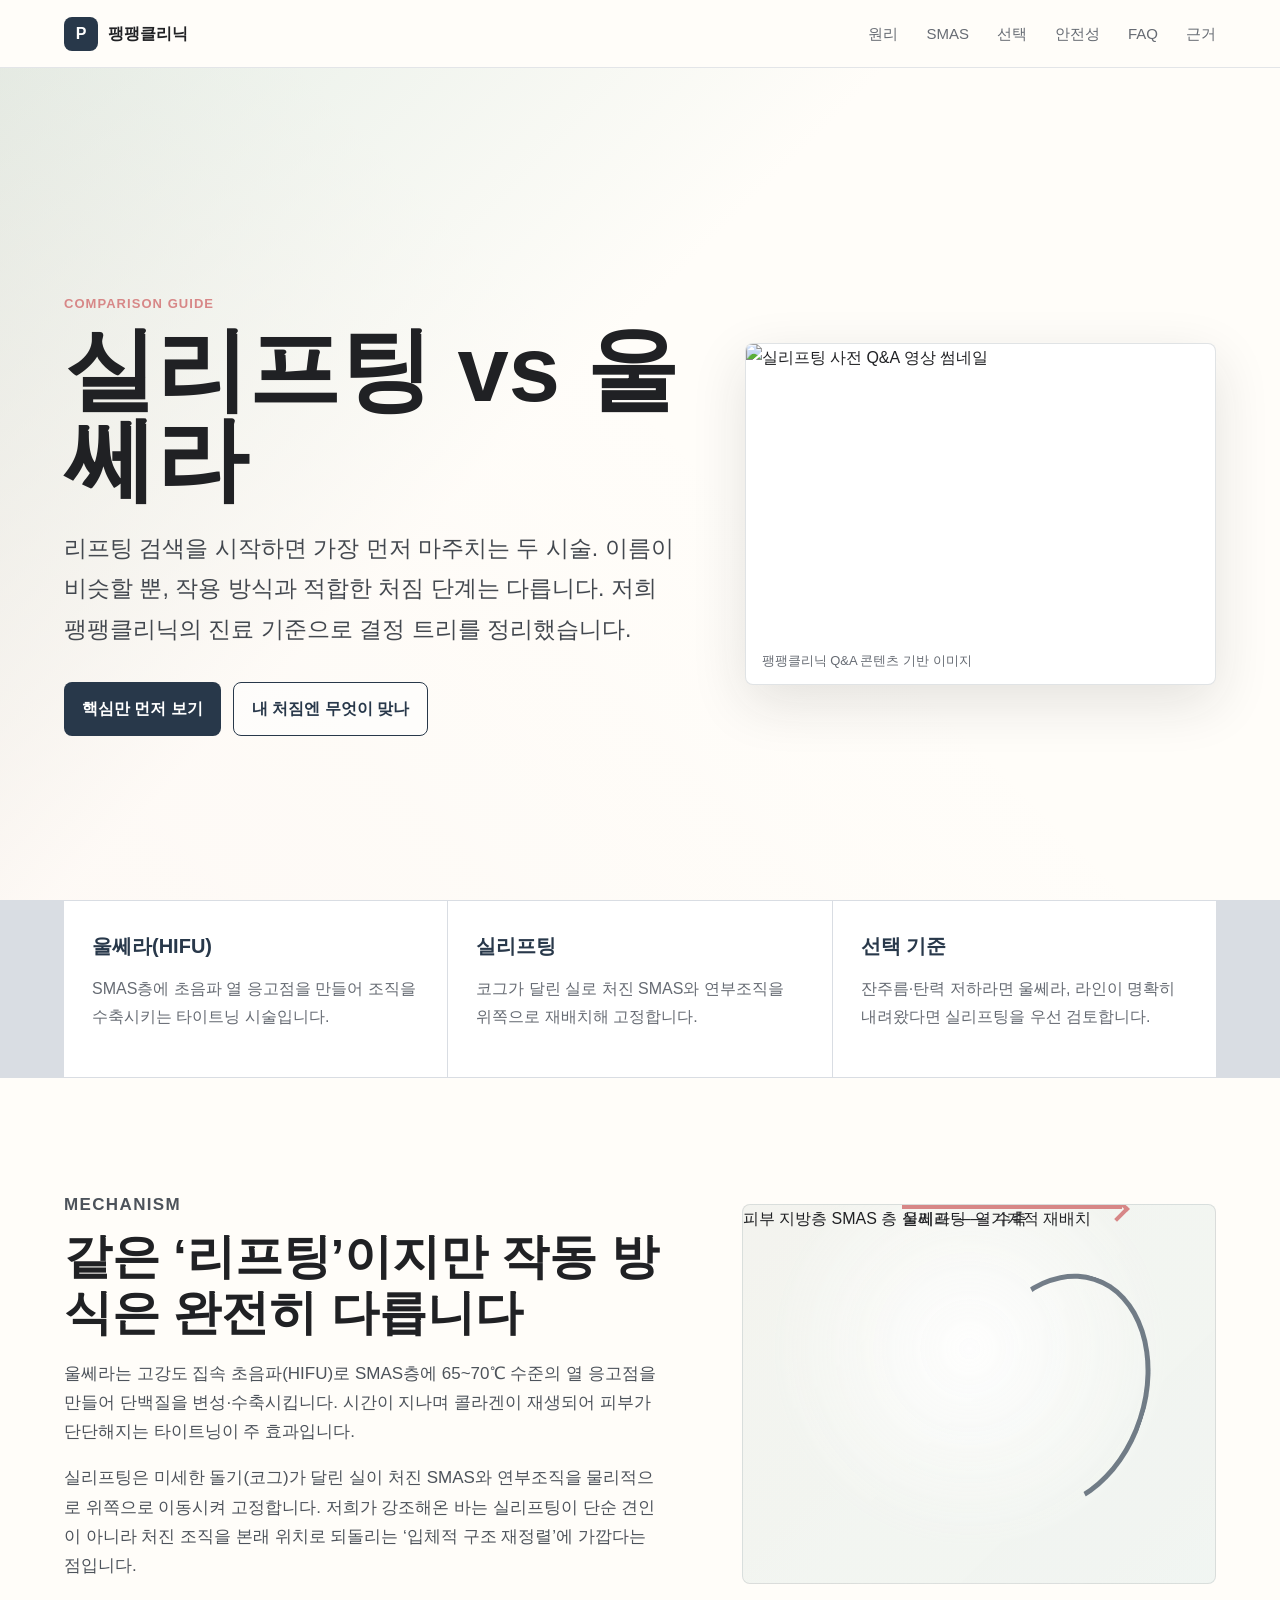
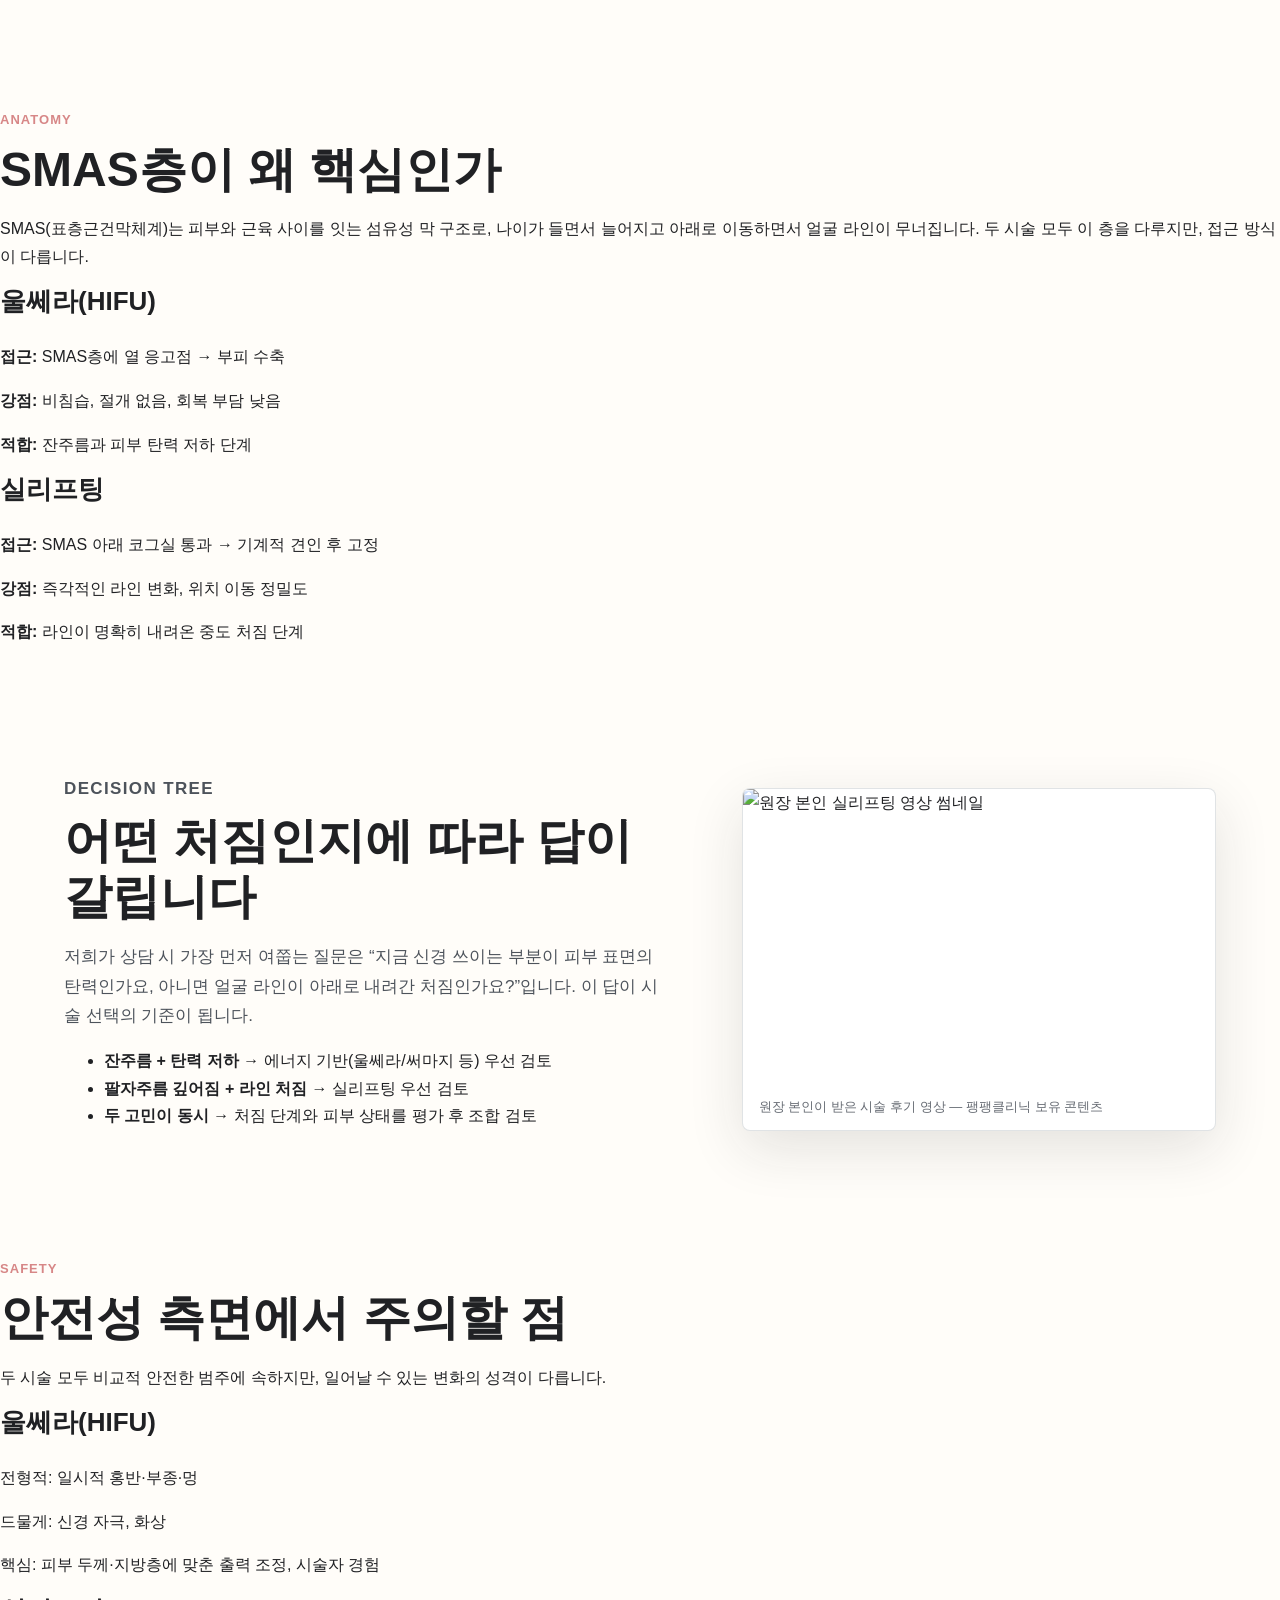
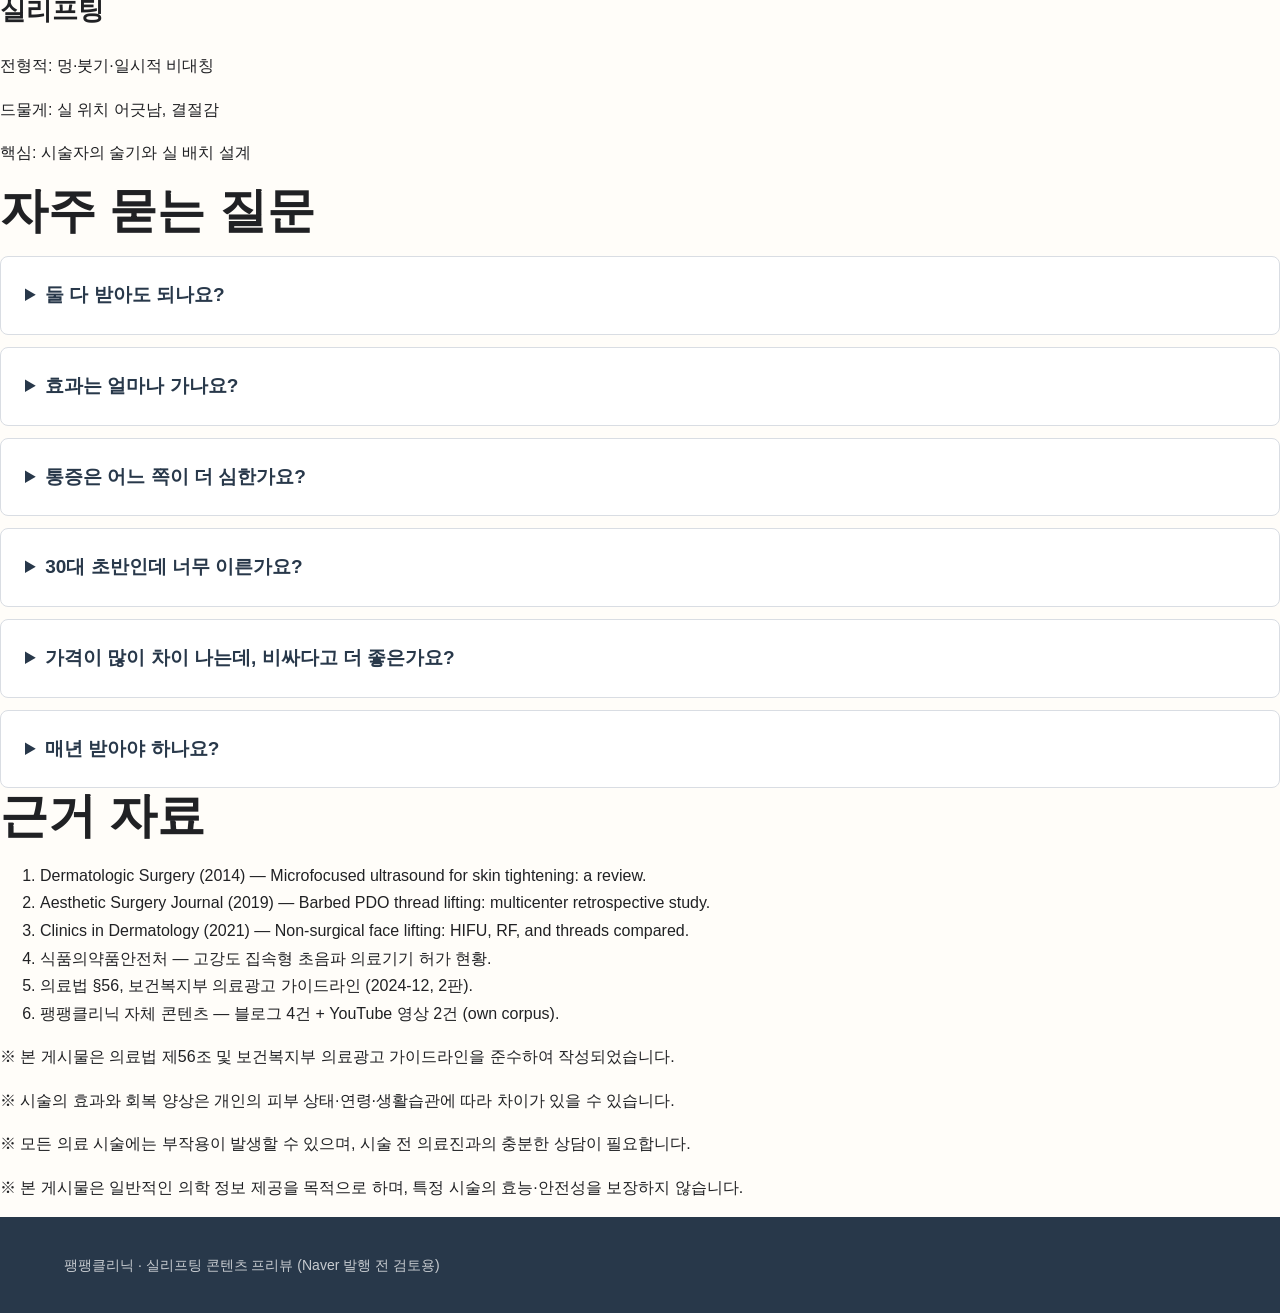
==== silifting-vs-ulthera/index.html @ f0ca9b65 "add: 실리프팅 vs 울쎄라 (Consideration), 인덱스 페이지 목록형으로" ====
<!doctype html>
<html lang="ko">
  <head>
    <meta charset="utf-8">
    <meta name="viewport" content="width=device-width, initial-scale=1">
    <meta name="robots" content="noindex, nofollow, noarchive, nosnippet">
    <meta name="googlebot" content="noindex, nofollow">
    <meta name="description" content="실리프팅과 울쎄라의 작동 원리·적응증·안전성 차이를 근거 중심으로 비교한 팽팽클리닉 콘텐츠">
    <meta property="og:title" content="실리프팅 vs 울쎄라, 결국 무엇이 다를까?">
    <meta property="og:description" content="SMAS 접근 방식부터 안전성까지, 두 시술의 결정적 차이를 결정 트리로 정리.">
    <meta property="og:type" content="article">
    <meta property="og:image" content="https://i.ytimg.com/vi/KJ6DK2cnnnA/hqdefault.jpg">
    <title>실리프팅 vs 울쎄라 | 팽팽클리닉</title>
    <link rel="preconnect" href="https://i.ytimg.com">
    <link rel="stylesheet" href="./styles.css">
  </head>
  <body>
    <header class="site-header">
      <a class="brand" href="../" aria-label="팽팽클리닉 홈">
        <span class="brand-mark">P</span>
        <span>팽팽클리닉</span>
      </a>
      <nav aria-label="본문 바로가기">
        <a href="#mechanism">원리</a>
        <a href="#smas">SMAS</a>
        <a href="#decide">선택</a>
        <a href="#safety">안전성</a>
        <a href="#faq">FAQ</a>
        <a href="#sources">근거</a>
      </nav>
    </header>

    <main id="top">
      <section class="hero">
        <div class="hero-copy">
          <p class="eyebrow">Comparison guide</p>
          <h1>실리프팅 vs 울쎄라</h1>
          <p class="lead">
            리프팅 검색을 시작하면 가장 먼저 마주치는 두 시술. 이름이 비슷할 뿐, 작용 방식과 적합한 처짐 단계는 다릅니다.
            저희 팽팽클리닉의 진료 기준으로 결정 트리를 정리했습니다.
          </p>
          <div class="hero-actions">
            <a class="button primary" href="#summary">핵심만 먼저 보기</a>
            <a class="button secondary" href="#decide">내 처짐엔 무엇이 맞나</a>
          </div>
        </div>
        <figure class="hero-media">
          <img src="https://i.ytimg.com/vi/KJ6DK2cnnnA/hqdefault.jpg" alt="실리프팅 사전 Q&amp;A 영상 썸네일">
          <figcaption>팽팽클리닉 Q&amp;A 콘텐츠 기반 이미지</figcaption>
        </figure>
      </section>

      <section id="summary" class="summary-band" aria-label="핵심 요약">
        <article>
          <strong>울쎄라(HIFU)</strong>
          <span>SMAS층에 초음파 열 응고점을 만들어 조직을 수축시키는 타이트닝 시술입니다.</span>
        </article>
        <article>
          <strong>실리프팅</strong>
          <span>코그가 달린 실로 처진 SMAS와 연부조직을 위쪽으로 재배치해 고정합니다.</span>
        </article>
        <article>
          <strong>선택 기준</strong>
          <span>잔주름·탄력 저하라면 울쎄라, 라인이 명확히 내려왔다면 실리프팅을 우선 검토합니다.</span>
        </article>
      </section>

      <section id="mechanism" class="split-section">
        <div>
          <p class="section-kicker">Mechanism</p>
          <h2>같은 ‘리프팅’이지만 작동 방식은 완전히 다릅니다</h2>
          <p>
            울쎄라는 고강도 집속 초음파(HIFU)로 SMAS층에 65~70℃ 수준의 열 응고점을 만들어 단백질을 변성·수축시킵니다.
            시간이 지나며 콜라겐이 재생되어 피부가 단단해지는 타이트닝이 주 효과입니다.
          </p>
          <p>
            실리프팅은 미세한 돌기(코그)가 달린 실이 처진 SMAS와 연부조직을 물리적으로 위쪽으로 이동시켜 고정합니다.
            저희가 강조해온 바는 실리프팅이 단순 견인이 아니라 처진 조직을 본래 위치로 되돌리는 ‘입체적 구조 재정렬’에 가깝다는 점입니다.
          </p>
        </div>
        <div class="diagram" aria-label="SMAS 접근 방식 비교 도식">
          <div class="face-line"></div>
          <span class="layer skin">피부</span>
          <span class="layer fat">지방층</span>
          <span class="layer smas">SMAS 층</span>
          <span class="badge thread">실리프팅 — 기계적 재배치</span>
          <span class="badge laser">울쎄라 — 열 수축</span>
        </div>
      </section>

      <section id="smas" class="card-grid" aria-labelledby="smas-heading">
        <header>
          <p class="section-kicker">Anatomy</p>
          <h2 id="smas-heading">SMAS층이 왜 핵심인가</h2>
          <p>
            SMAS(표층근건막체계)는 피부와 근육 사이를 잇는 섬유성 막 구조로, 나이가 들면서 늘어지고 아래로 이동하면서 얼굴 라인이 무너집니다.
            두 시술 모두 이 층을 다루지만, 접근 방식이 다릅니다.
          </p>
        </header>
        <article>
          <h3>울쎄라(HIFU)</h3>
          <p><strong>접근:</strong> SMAS층에 열 응고점 → 부피 수축</p>
          <p><strong>강점:</strong> 비침습, 절개 없음, 회복 부담 낮음</p>
          <p><strong>적합:</strong> 잔주름과 피부 탄력 저하 단계</p>
        </article>
        <article>
          <h3>실리프팅</h3>
          <p><strong>접근:</strong> SMAS 아래 코그실 통과 → 기계적 견인 후 고정</p>
          <p><strong>강점:</strong> 즉각적인 라인 변화, 위치 이동 정밀도</p>
          <p><strong>적합:</strong> 라인이 명확히 내려온 중도 처짐 단계</p>
        </article>
      </section>

      <section id="decide" class="split-section reverse">
        <div>
          <p class="section-kicker">Decision tree</p>
          <h2>어떤 처짐인지에 따라 답이 갈립니다</h2>
          <p>
            저희가 상담 시 가장 먼저 여쭙는 질문은 “지금 신경 쓰이는 부분이 피부 표면의 탄력인가요, 아니면 얼굴 라인이 아래로 내려간 처짐인가요?”입니다.
            이 답이 시술 선택의 기준이 됩니다.
          </p>
          <ul class="decision-list">
            <li><strong>잔주름 + 탄력 저하</strong> → 에너지 기반(울쎄라/써마지 등) 우선 검토</li>
            <li><strong>팔자주름 깊어짐 + 라인 처짐</strong> → 실리프팅 우선 검토</li>
            <li><strong>두 고민이 동시</strong> → 처짐 단계와 피부 상태를 평가 후 조합 검토</li>
          </ul>
        </div>
        <figure class="hero-media">
          <img src="https://i.ytimg.com/vi/-VaB8nSF4oI/hqdefault.jpg" alt="원장 본인 실리프팅 영상 썸네일">
          <figcaption>원장 본인이 받은 시술 후기 영상 — 팽팽클리닉 보유 콘텐츠</figcaption>
        </figure>
      </section>

      <section id="safety" class="card-grid" aria-labelledby="safety-heading">
        <header>
          <p class="section-kicker">Safety</p>
          <h2 id="safety-heading">안전성 측면에서 주의할 점</h2>
          <p>두 시술 모두 비교적 안전한 범주에 속하지만, 일어날 수 있는 변화의 성격이 다릅니다.</p>
        </header>
        <article>
          <h3>울쎄라(HIFU)</h3>
          <p>전형적: 일시적 홍반·부종·멍</p>
          <p>드물게: 신경 자극, 화상</p>
          <p>핵심: 피부 두께·지방층에 맞춘 출력 조정, 시술자 경험</p>
        </article>
        <article>
          <h3>실리프팅</h3>
          <p>전형적: 멍·붓기·일시적 비대칭</p>
          <p>드물게: 실 위치 어긋남, 결절감</p>
          <p>핵심: 시술자의 술기와 실 배치 설계</p>
        </article>
      </section>

      <section id="faq" class="faq" aria-labelledby="faq-heading">
        <h2 id="faq-heading">자주 묻는 질문</h2>
        <details>
          <summary>둘 다 받아도 되나요?</summary>
          <p>네, 임상에서 자주 권장되는 조합입니다. 에너지 시술은 탄력 개선, 실리프팅은 구조 재정렬을 담당하므로 상호 보완적입니다. 다만 같은 날 동시 시술은 회복 부담을 고려해 권하지 않으며, 일정 간격을 두고 진행합니다.</p>
        </details>
        <details>
          <summary>효과는 얼마나 가나요?</summary>
          <p>울쎄라의 임상 효과는 시술 후 60~90일에 가장 뚜렷해지고 평균 12개월 전후 보고가 많습니다. 실리프팅은 사용 실의 종류에 따라 평균 12~24개월의 유지가 보고되며, 개인의 피부·생활습관에 따라 차이가 있습니다.</p>
        </details>
        <details>
          <summary>통증은 어느 쪽이 더 심한가요?</summary>
          <p>울쎄라는 깊은 층에 초음파 에너지를 가하기 때문에 시술 중 자극이 큰 편으로 알려져 있고, 실리프팅은 국소마취 하에 진행되어 시술 중 통증이 비교적 잘 조절됩니다. 시술 후 회복 과정의 불편감은 개인차가 있습니다.</p>
        </details>
        <details>
          <summary>30대 초반인데 너무 이른가요?</summary>
          <p>처짐이 시작되기 전 예방적 시술을 받는 분들도 있지만 일률적으로 권하지 않습니다. 거울 속 변화 기준으로 시점을 정하시는 편이 합리적입니다.</p>
        </details>
        <details>
          <summary>가격이 많이 차이 나는데, 비싸다고 더 좋은가요?</summary>
          <p>가격은 장비·실 종류·줄 수, 시술자 경험에 따라 변동되며 단순히 비싸다고 결과가 좋은 것은 아닙니다. 정찰가 기준으로 실 종류·줄 수에 따라 차이가 발생하며, 정확한 비용은 상담 시 안내드립니다.</p>
        </details>
        <details>
          <summary>매년 받아야 하나요?</summary>
          <p>울쎄라는 보통 1회 시술 후 12개월 전후로 재시술 여부를 평가하며, 실리프팅 역시 사용한 실의 흡수 주기에 따라 시점을 정합니다. 매년 반복해야 한다는 의미는 아닙니다.</p>
        </details>
      </section>

      <section id="sources" class="sources" aria-labelledby="sources-heading">
        <h2 id="sources-heading">근거 자료</h2>
        <ol>
          <li>Dermatologic Surgery (2014) — Microfocused ultrasound for skin tightening: a review.</li>
          <li>Aesthetic Surgery Journal (2019) — Barbed PDO thread lifting: multicenter retrospective study.</li>
          <li>Clinics in Dermatology (2021) — Non-surgical face lifting: HIFU, RF, and threads compared.</li>
          <li>식품의약품안전처 — 고강도 집속형 초음파 의료기기 허가 현황.</li>
          <li>의료법 §56, 보건복지부 의료광고 가이드라인 (2024-12, 2판).</li>
          <li>팽팽클리닉 자체 콘텐츠 — 블로그 4건 + YouTube 영상 2건 (own corpus).</li>
        </ol>
      </section>

      <section class="disclaimer" aria-label="고지사항">
        <p>※ 본 게시물은 의료법 제56조 및 보건복지부 의료광고 가이드라인을 준수하여 작성되었습니다.</p>
        <p>※ 시술의 효과와 회복 양상은 개인의 피부 상태·연령·생활습관에 따라 차이가 있을 수 있습니다.</p>
        <p>※ 모든 의료 시술에는 부작용이 발생할 수 있으며, 시술 전 의료진과의 충분한 상담이 필요합니다.</p>
        <p>※ 본 게시물은 일반적인 의학 정보 제공을 목적으로 하며, 특정 시술의 효능·안전성을 보장하지 않습니다.</p>
      </section>
    </main>

    <footer class="site-footer">
      <p>팽팽클리닉 · 실리프팅 콘텐츠 프리뷰 (Naver 발행 전 검토용)</p>
    </footer>
  </body>
</html>
---- silifting-vs-ulthera/styles.css ----
:root {
  color-scheme: light;
  --ink: #202124;
  --muted: #666b73;
  --line: #d9dde3;
  --paper: #fffdf9;
  --soft: #f3f6f4;
  --mint: #8eb9a5;
  --rose: #d78787;
  --navy: #28384a;
  --gold: #b9975b;
  --white: #ffffff;
  --shadow: 0 18px 55px rgba(32, 33, 36, 0.12);
}

* {
  box-sizing: border-box;
}

html {
  scroll-behavior: smooth;
}

body {
  margin: 0;
  font-family: -apple-system, BlinkMacSystemFont, "Apple SD Gothic Neo", "Noto Sans KR", "Segoe UI", sans-serif;
  color: var(--ink);
  background: var(--paper);
  line-height: 1.72;
  letter-spacing: 0;
}

a {
  color: inherit;
}

img {
  display: block;
  max-width: 100%;
}

.site-header {
  position: sticky;
  top: 0;
  z-index: 10;
  display: flex;
  align-items: center;
  justify-content: space-between;
  gap: 24px;
  min-height: 68px;
  padding: 14px clamp(20px, 5vw, 72px);
  background: rgba(255, 253, 249, 0.92);
  border-bottom: 1px solid rgba(217, 221, 227, 0.74);
  backdrop-filter: blur(18px);
}

.brand {
  display: inline-flex;
  align-items: center;
  gap: 10px;
  font-weight: 800;
  text-decoration: none;
  white-space: nowrap;
}

.brand-mark {
  display: grid;
  width: 34px;
  height: 34px;
  place-items: center;
  color: var(--white);
  background: var(--navy);
  border-radius: 8px;
}

nav {
  display: flex;
  gap: clamp(12px, 3vw, 28px);
  color: var(--muted);
  font-size: 15px;
}

nav a {
  text-decoration: none;
}

main {
  overflow: hidden;
}

.hero {
  display: grid;
  grid-template-columns: minmax(0, 1.02fr) minmax(320px, 0.78fr);
  align-items: center;
  gap: clamp(28px, 5vw, 78px);
  min-height: calc(100vh - 68px);
  padding: clamp(52px, 8vw, 104px) clamp(20px, 5vw, 72px) 42px;
  background:
    linear-gradient(135deg, rgba(142, 185, 165, 0.22), rgba(255, 253, 249, 0.8) 42%),
    linear-gradient(45deg, rgba(215, 135, 135, 0.16), rgba(255, 253, 249, 0) 54%);
}

.eyebrow,
.section-kicker {
  margin: 0 0 10px;
  color: var(--rose);
  font-size: 13px;
  font-weight: 800;
  letter-spacing: 0.08em;
  text-transform: uppercase;
}

h1,
h2,
h3,
p {
  margin-top: 0;
}

h1 {
  margin-bottom: 22px;
  font-size: clamp(48px, 7.2vw, 94px);
  line-height: 0.98;
}

h2 {
  margin-bottom: 18px;
  font-size: clamp(28px, 4.1vw, 48px);
  line-height: 1.16;
}

h3 {
  font-size: 26px;
  line-height: 1.2;
}

.lead {
  max-width: 680px;
  color: #43484f;
  font-size: clamp(18px, 2vw, 23px);
  line-height: 1.78;
}

.hero-actions {
  display: flex;
  flex-wrap: wrap;
  gap: 12px;
  margin-top: 32px;
}

.button {
  display: inline-flex;
  align-items: center;
  justify-content: center;
  min-height: 48px;
  padding: 12px 18px;
  border-radius: 8px;
  font-weight: 800;
  text-decoration: none;
}

.button.primary {
  color: var(--white);
  background: var(--navy);
}

.button.secondary {
  color: var(--navy);
  border: 1px solid var(--navy);
  background: rgba(255, 255, 255, 0.54);
}

.hero-media {
  margin: 0;
  overflow: hidden;
  border: 1px solid rgba(40, 56, 74, 0.14);
  border-radius: 8px;
  background: var(--white);
  box-shadow: var(--shadow);
}

.hero-media img {
  width: 100%;
  aspect-ratio: 16 / 10;
  object-fit: cover;
}

.hero-media figcaption {
  padding: 12px 16px;
  color: var(--muted);
  font-size: 13px;
}

.summary-band {
  display: grid;
  grid-template-columns: repeat(3, 1fr);
  gap: 1px;
  padding: 1px clamp(20px, 5vw, 72px);
  background: var(--line);
}

.summary-band article {
  min-height: 176px;
  padding: 28px;
  background: var(--white);
}

.summary-band strong,
.summary-band span {
  display: block;
}

.summary-band strong {
  margin-bottom: 12px;
  color: var(--navy);
  font-size: 20px;
}

.summary-band span {
  color: var(--muted);
}

.split-section,
.content-section,
.timeline-section,
.video-section,
.faq-section,
.sources-section {
  padding: clamp(64px, 9vw, 112px) clamp(20px, 5vw, 72px);
}

.split-section {
  display: grid;
  grid-template-columns: minmax(0, 0.95fr) minmax(300px, 0.75fr);
  gap: clamp(28px, 6vw, 92px);
  align-items: center;
}

.split-section p,
.content-section p,
.timeline p,
.faq-section p {
  color: #4d535b;
  font-size: 17px;
}

.diagram {
  position: relative;
  min-height: 380px;
  overflow: hidden;
  border-radius: 8px;
  background:
    radial-gradient(circle at 48% 38%, rgba(255, 255, 255, 0.92), rgba(243, 246, 244, 0.74) 58%),
    linear-gradient(135deg, rgba(185, 151, 91, 0.16), rgba(142, 185, 165, 0.18));
  border: 1px solid rgba(40, 56, 74, 0.12);
}

.diagram p {
  position: absolute;
  left: 28px;
  bottom: 22px;
  margin: 0;
  color: var(--navy);
  font-weight: 800;
}

.face-line {
  position: absolute;
  top: 66px;
  right: 68px;
  width: 178px;
  height: 242px;
  border: 5px solid rgba(40, 56, 74, 0.64);
  border-left-color: transparent;
  border-bottom-color: transparent;
  border-radius: 50%;
  transform: rotate(18deg);
}

.thread {
  position: absolute;
  width: 220px;
  height: 4px;
  background: var(--rose);
  transform-origin: left center;
}

.thread::after {
  content: "";
  position: absolute;
  right: -4px;
  top: -5px;
  width: 14px;
  height: 14px;
  border-top: 4px solid var(--rose);
  border-right: 4px solid var(--rose);
  transform: rotate(45deg);
}

.thread-a {
  top: 148px;
  left: 74px;
  transform: rotate(-19deg);
}

.thread-b {
  top: 230px;
  left: 94px;
  background: var(--mint);
  transform: rotate(-30deg);
}

.thread-b::after {
  border-color: var(--mint);
}

.pin {
  position: absolute;
  width: 18px;
  height: 18px;
  border-radius: 50%;
  background: var(--gold);
  box-shadow: 0 0 0 8px rgba(185, 151, 91, 0.16);
}

.pin-a {
  top: 136px;
  left: 64px;
}

.pin-b {
  top: 218px;
  left: 84px;
}

.section-heading {
  max-width: 860px;
  margin-bottom: 36px;
}

.thread-grid,
.stat-grid,
.video-grid {
  display: grid;
  gap: 16px;
}

.thread-grid {
  grid-template-columns: repeat(3, 1fr);
}

.thread-grid article,
.stat-grid article,
details {
  border: 1px solid var(--line);
  border-radius: 8px;
  background: var(--white);
}

.thread-grid article {
  min-height: 250px;
  padding: 28px;
}

.thread-grid span {
  display: inline-flex;
  margin-bottom: 34px;
  color: var(--rose);
  font-weight: 900;
}

.timeline-section,
.safety,
.sources-section {
  background: var(--soft);
}

.timeline {
  display: grid;
  grid-template-columns: repeat(4, 1fr);
  gap: 14px;
  padding: 0;
  list-style: none;
  counter-reset: step;
}

.timeline li {
  position: relative;
  min-height: 210px;
  padding: 26px;
  background: var(--white);
  border-left: 4px solid var(--mint);
  border-radius: 8px;
  counter-increment: step;
}

.timeline li::before {
  content: counter(step, decimal-leading-zero);
  display: block;
  margin-bottom: 30px;
  color: var(--gold);
  font-weight: 900;
}

.stat-grid {
  grid-template-columns: repeat(6, 1fr);
}

.stat-grid article {
  min-height: 150px;
  padding: 22px;
}

.stat-grid strong,
.stat-grid span {
  display: block;
}

.stat-grid strong {
  margin-bottom: 12px;
  color: var(--navy);
  font-size: clamp(30px, 4vw, 46px);
  line-height: 1;
}

.stat-grid span {
  color: var(--muted);
  font-weight: 700;
}

.note {
  max-width: 860px;
  margin-top: 22px;
  color: var(--muted);
  font-size: 15px;
}

.video-grid {
  grid-template-columns: repeat(3, 1fr);
}

.video-grid a {
  overflow: hidden;
  color: var(--ink);
  text-decoration: none;
  border: 1px solid var(--line);
  border-radius: 8px;
  background: var(--white);
}

.video-grid img {
  width: 100%;
  aspect-ratio: 16 / 9;
  object-fit: cover;
  background: #e7e9ed;
}

.video-grid span {
  display: block;
  padding: 18px;
  font-weight: 900;
}

details {
  padding: 0 24px;
}

details + details {
  margin-top: 12px;
}

summary {
  cursor: pointer;
  padding: 22px 0;
  color: var(--navy);
  font-size: 19px;
  font-weight: 900;
}

details p {
  padding-bottom: 22px;
}

.source-list {
  display: grid;
  gap: 12px;
  max-width: 980px;
  padding-left: 22px;
}

.source-list li {
  padding: 16px 18px;
  background: var(--white);
  border-radius: 8px;
}

.source-list a {
  color: var(--navy);
  font-weight: 800;
}

.source-list span {
  display: inline-flex;
  margin-left: 8px;
  padding: 2px 8px;
  color: var(--white);
  background: var(--rose);
  border-radius: 999px;
  font-size: 12px;
  font-weight: 900;
}

.site-footer {
  padding: 36px clamp(20px, 5vw, 72px);
  color: rgba(255, 255, 255, 0.74);
  background: var(--navy);
  font-size: 14px;
}

.site-footer p {
  margin: 0;
}

.site-footer p + p {
  margin-top: 6px;
}

@media (max-width: 980px) {
  .hero,
  .split-section {
    grid-template-columns: 1fr;
  }

  .hero {
    min-height: auto;
  }

  .summary-band,
  .thread-grid,
  .timeline,
  .video-grid {
    grid-template-columns: 1fr;
  }

  .stat-grid {
    grid-template-columns: repeat(3, 1fr);
  }
}

@media (max-width: 680px) {
  .site-header {
    position: static;
    align-items: flex-start;
    flex-direction: column;
  }

  nav {
    width: 100%;
    justify-content: space-between;
    font-size: 14px;
  }

  h1 {
    font-size: 50px;
  }

  .hero-actions {
    flex-direction: column;
  }

  .button {
    width: 100%;
  }

  .stat-grid {
    grid-template-columns: repeat(2, 1fr);
  }

  .diagram {
    min-height: 310px;
  }

  .face-line {
    right: 36px;
  }
}
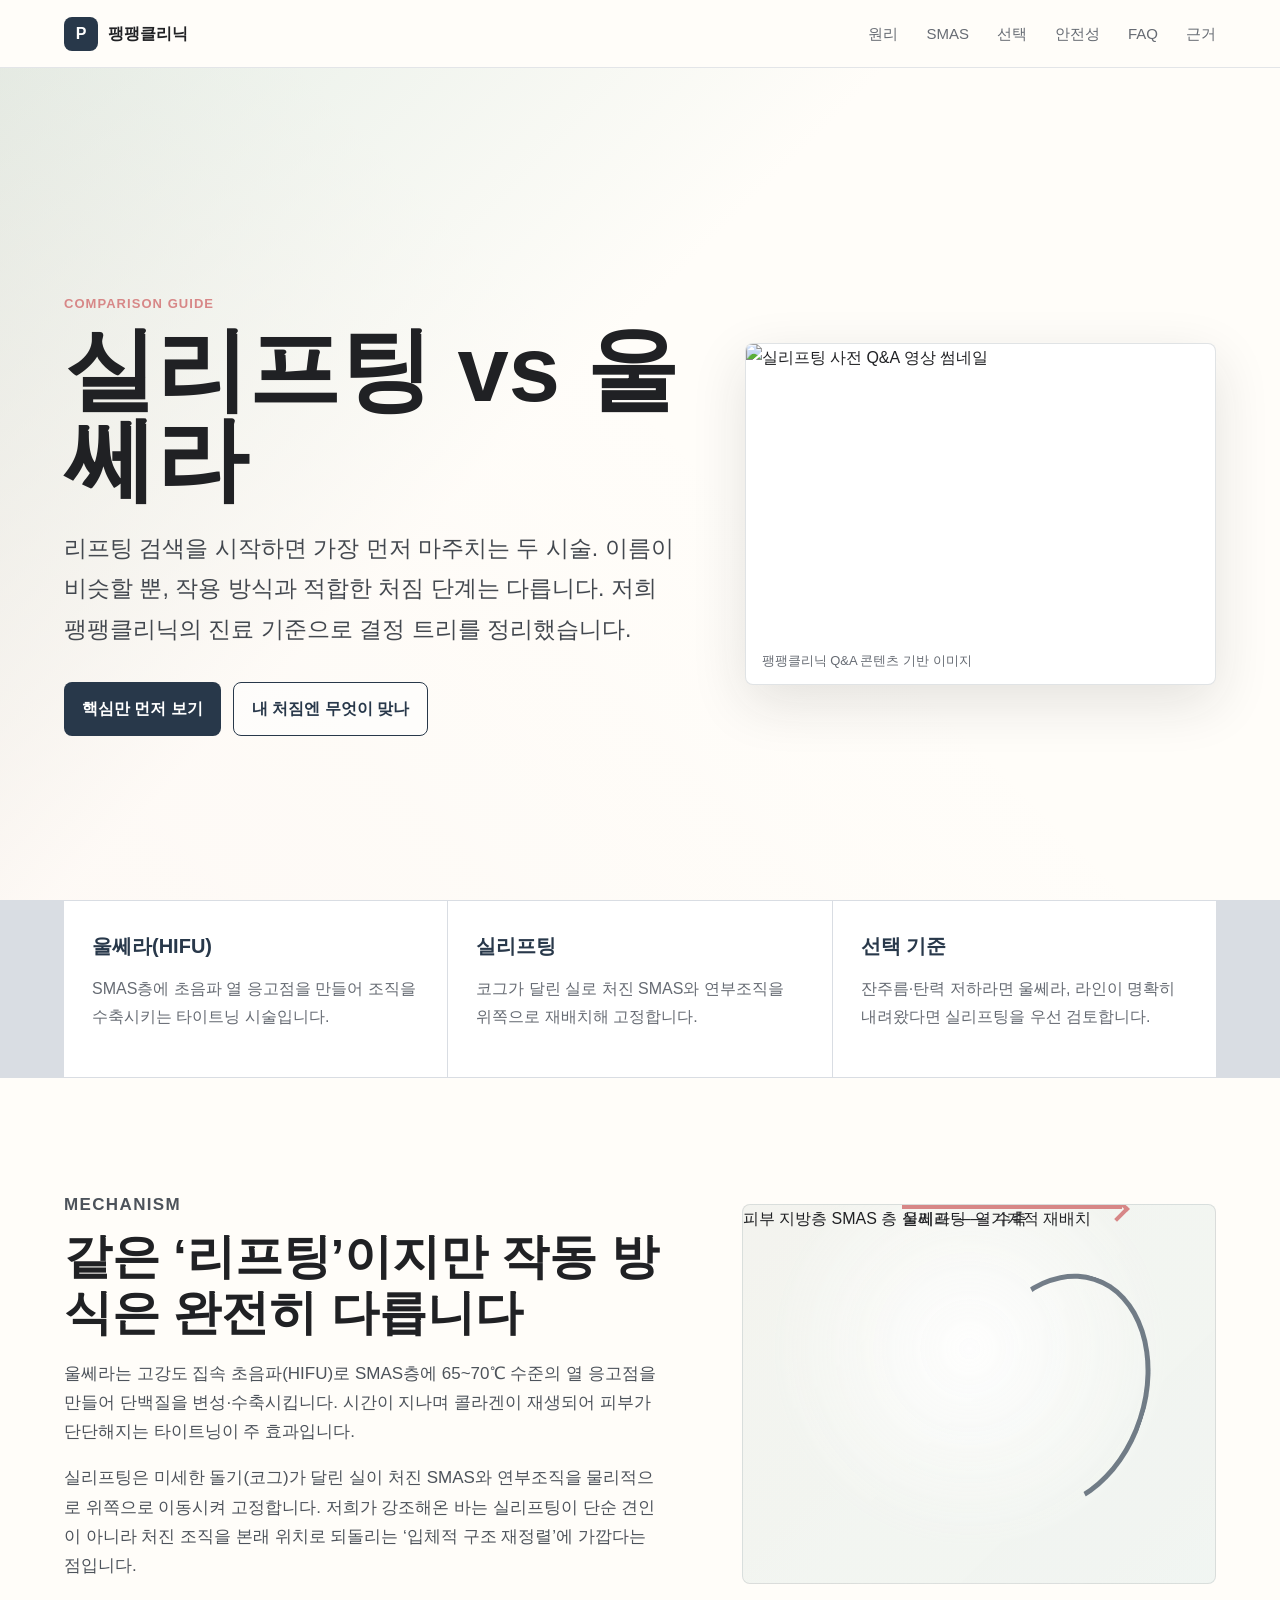
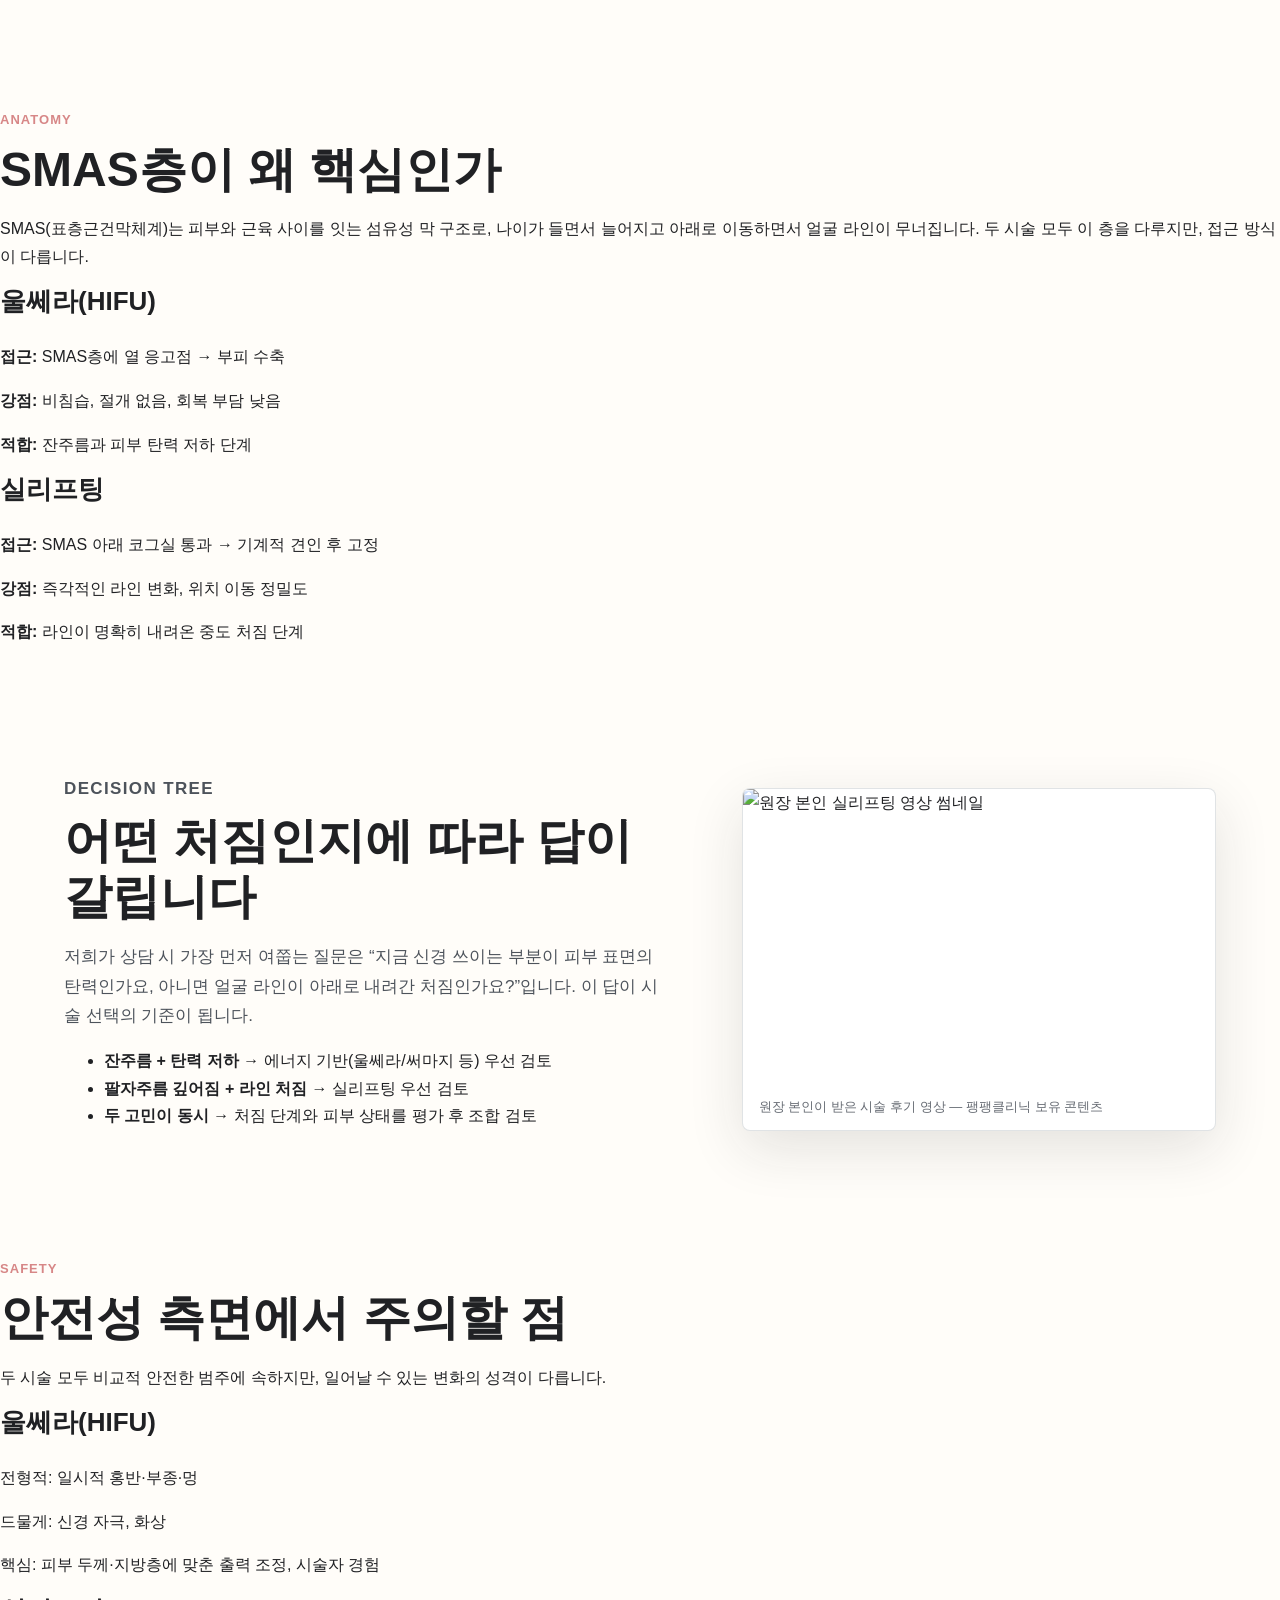
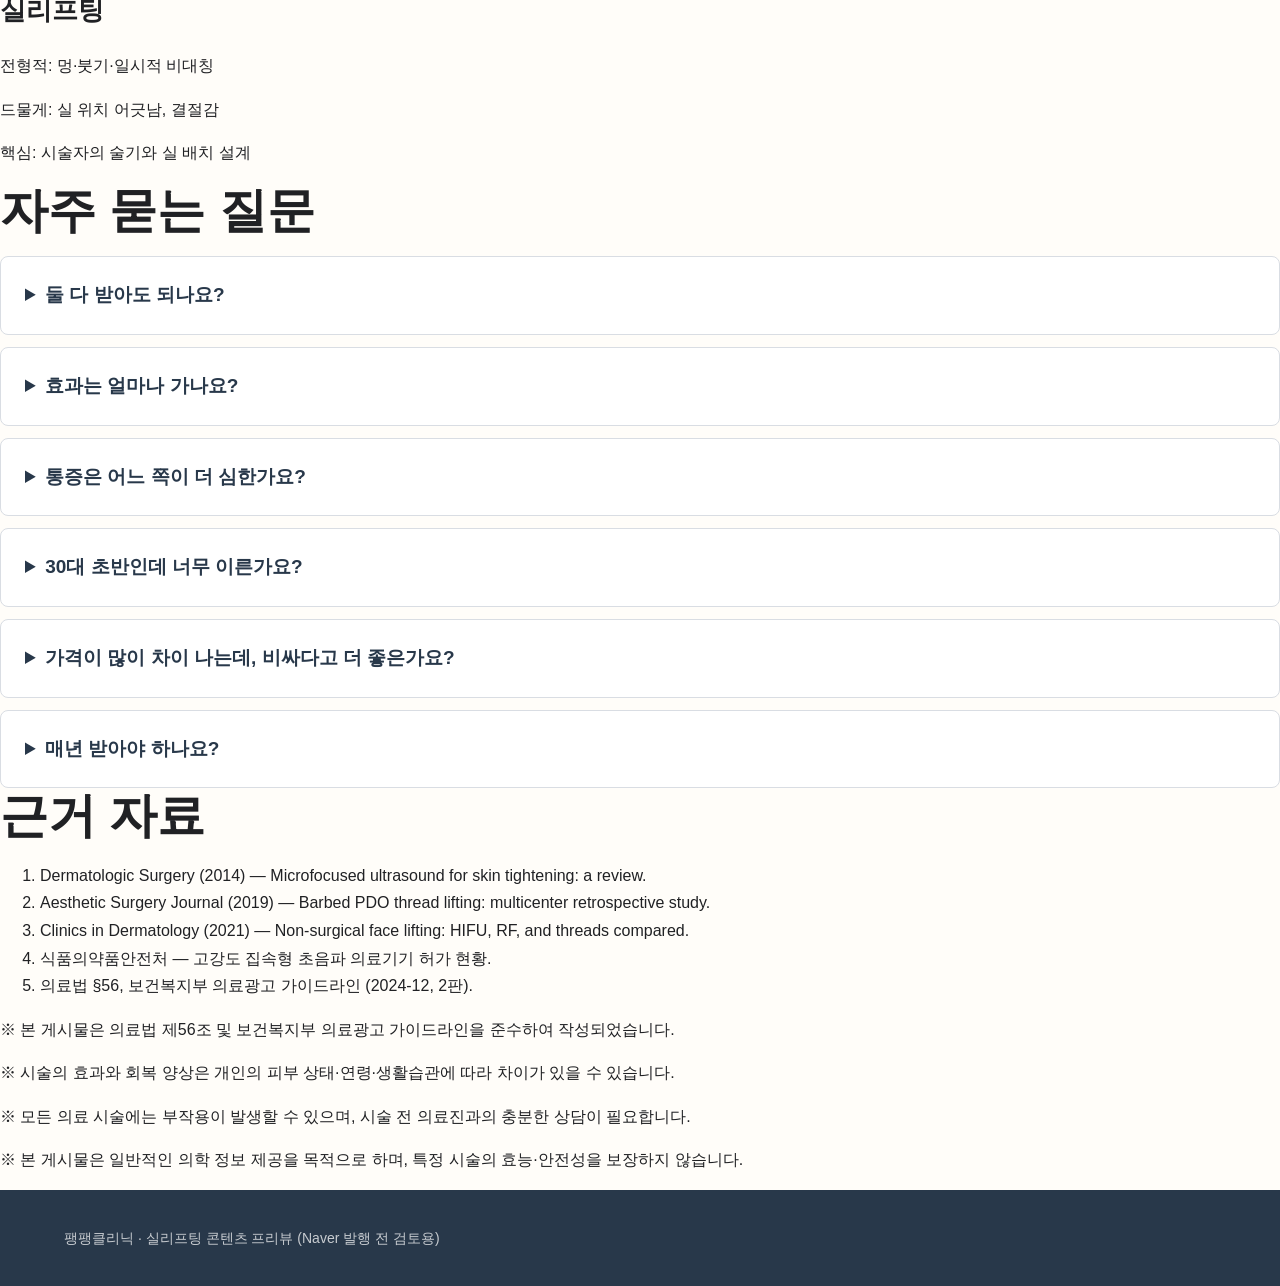
==== commit 79539b5a: "fix: own_voice 자기 콘텐츠는 본문 1인칭으로만 녹이고 근거자료 섹션엔 외부만" ====
--- a/silifting-vs-ulthera/index.html
+++ b/silifting-vs-ulthera/index.html
@@ -187,7 +187,6 @@
           <li>Clinics in Dermatology (2021) — Non-surgical face lifting: HIFU, RF, and threads compared.</li>
           <li>식품의약품안전처 — 고강도 집속형 초음파 의료기기 허가 현황.</li>
           <li>의료법 §56, 보건복지부 의료광고 가이드라인 (2024-12, 2판).</li>
-          <li>팽팽클리닉 자체 콘텐츠 — 블로그 4건 + YouTube 영상 2건 (own corpus).</li>
         </ol>
       </section>
 
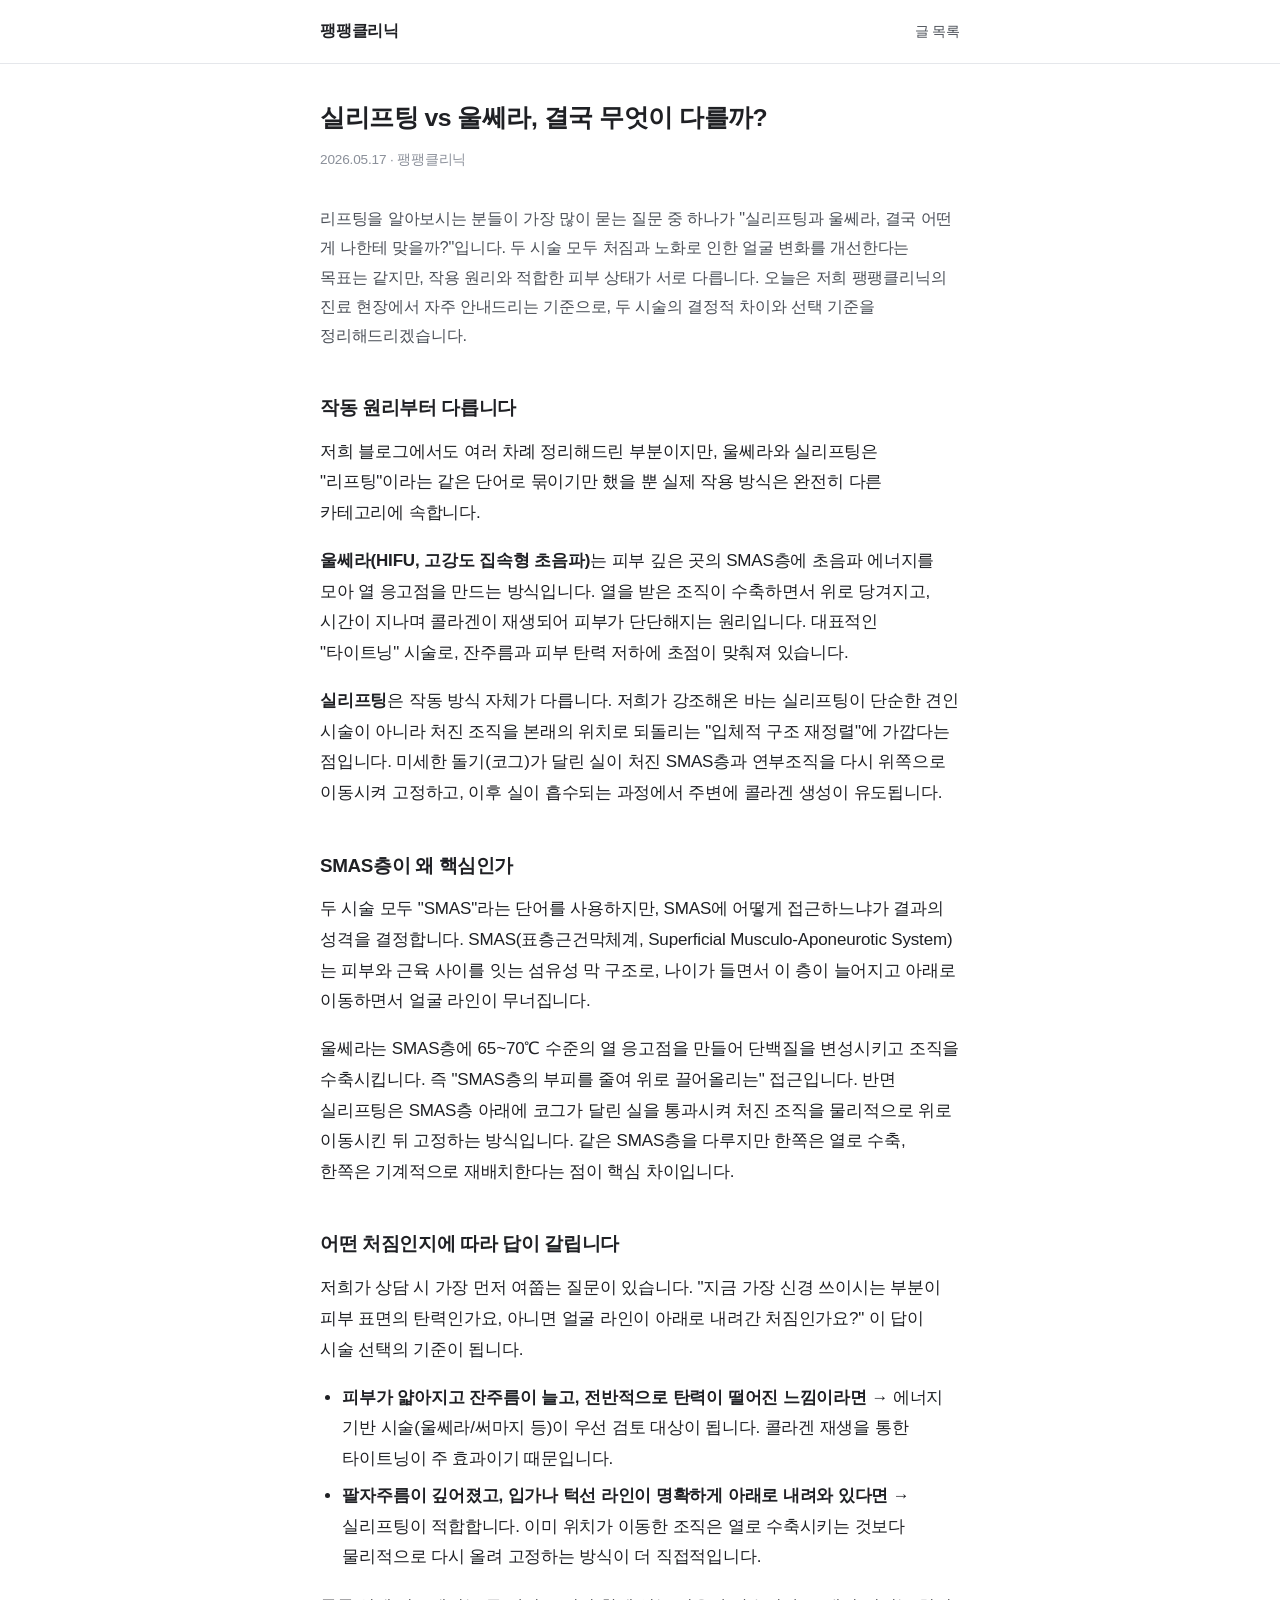
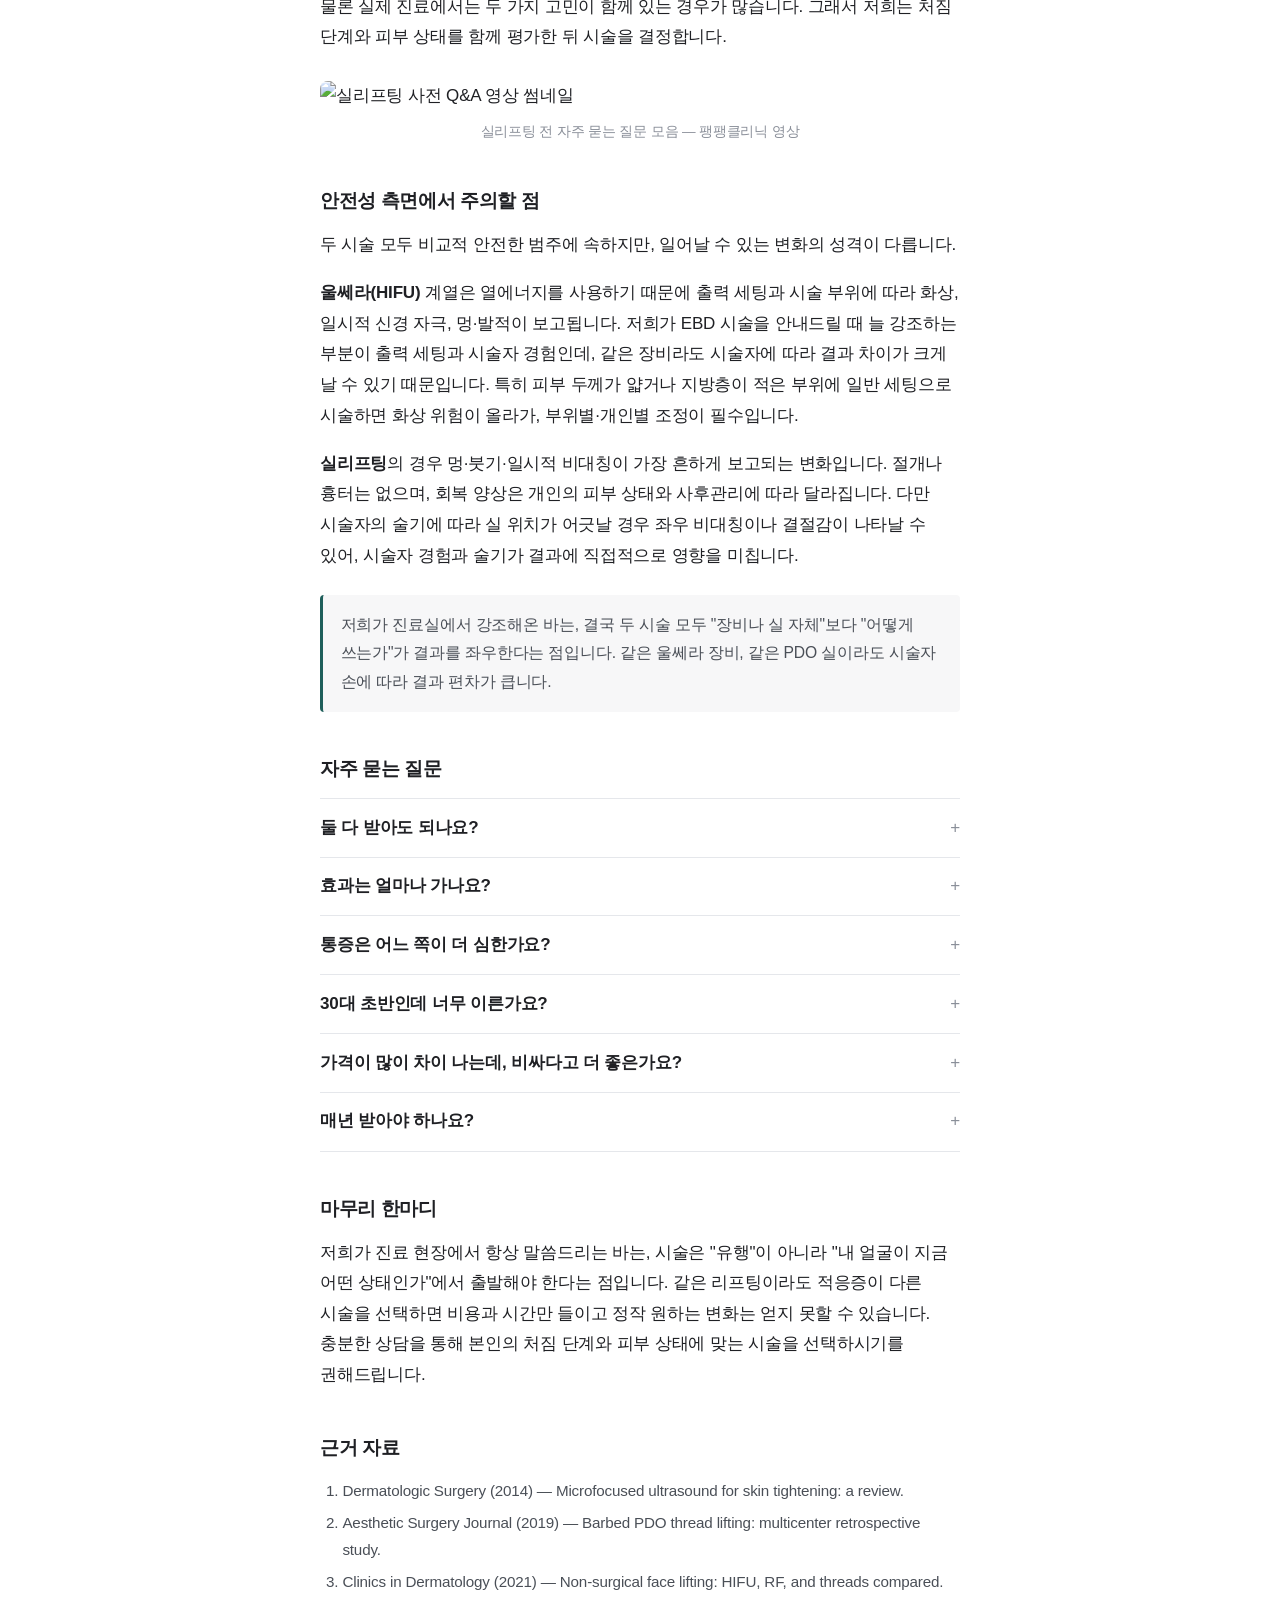
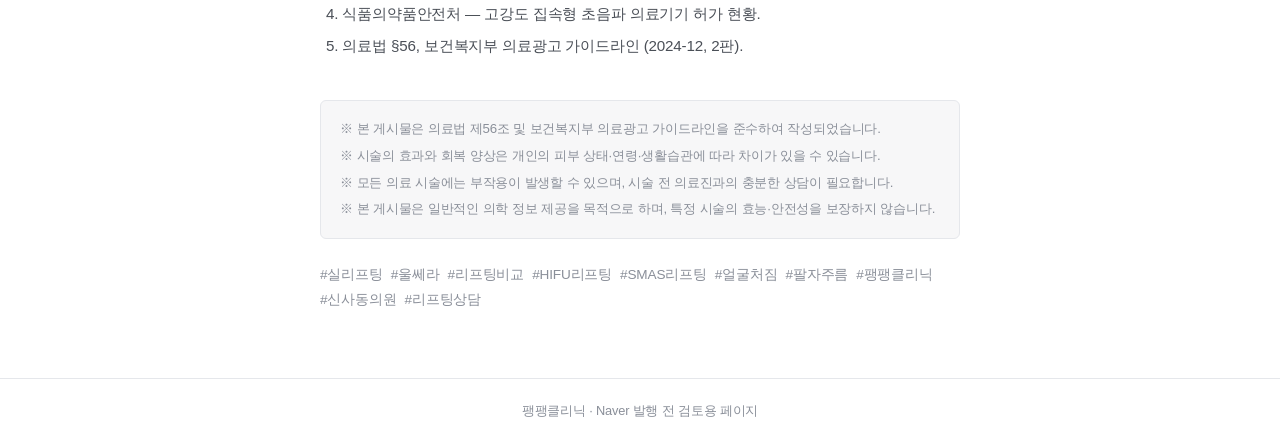
==== commit 87e89b33: "redesign: 단순 블로그 톤으로 전체 교체 (가독성 우선, 카드/SVG 도식 제거)" ====
--- a/silifting-vs-ulthera/index.html
+++ b/silifting-vs-ulthera/index.html
@@ -5,201 +5,157 @@
     <meta name="viewport" content="width=device-width, initial-scale=1">
     <meta name="robots" content="noindex, nofollow, noarchive, nosnippet">
     <meta name="googlebot" content="noindex, nofollow">
-    <meta name="description" content="실리프팅과 울쎄라의 작동 원리·적응증·안전성 차이를 근거 중심으로 비교한 팽팽클리닉 콘텐츠">
-    <meta property="og:title" content="실리프팅 vs 울쎄라, 결국 무엇이 다를까?">
-    <meta property="og:description" content="SMAS 접근 방식부터 안전성까지, 두 시술의 결정적 차이를 결정 트리로 정리.">
-    <meta property="og:type" content="article">
-    <meta property="og:image" content="https://i.ytimg.com/vi/KJ6DK2cnnnA/hqdefault.jpg">
+    <meta name="description" content="실리프팅과 울쎄라, 결국 무엇이 다를까? 작동 원리·SMAS 접근·안전성·결정 기준을 정리.">
     <title>실리프팅 vs 울쎄라 | 팽팽클리닉</title>
     <link rel="preconnect" href="https://i.ytimg.com">
     <link rel="stylesheet" href="./styles.css">
   </head>
   <body>
     <header class="site-header">
-      <a class="brand" href="../" aria-label="팽팽클리닉 홈">
-        <span class="brand-mark">P</span>
-        <span>팽팽클리닉</span>
-      </a>
-      <nav aria-label="본문 바로가기">
-        <a href="#mechanism">원리</a>
-        <a href="#smas">SMAS</a>
-        <a href="#decide">선택</a>
-        <a href="#safety">안전성</a>
-        <a href="#faq">FAQ</a>
-        <a href="#sources">근거</a>
-      </nav>
+      <div class="wrap">
+        <a class="brand" href="../">팽팽클리닉</a>
+        <nav aria-label="페이지 목록"><a href="../">글 목록</a></nav>
+      </div>
     </header>
 
-    <main id="top">
-      <section class="hero">
-        <div class="hero-copy">
-          <p class="eyebrow">Comparison guide</p>
-          <h1>실리프팅 vs 울쎄라</h1>
-          <p class="lead">
-            리프팅 검색을 시작하면 가장 먼저 마주치는 두 시술. 이름이 비슷할 뿐, 작용 방식과 적합한 처짐 단계는 다릅니다.
-            저희 팽팽클리닉의 진료 기준으로 결정 트리를 정리했습니다.
-          </p>
-          <div class="hero-actions">
-            <a class="button primary" href="#summary">핵심만 먼저 보기</a>
-            <a class="button secondary" href="#decide">내 처짐엔 무엇이 맞나</a>
-          </div>
+    <main class="wrap">
+      <article>
+        <h1>실리프팅 vs 울쎄라, 결국 무엇이 다를까?</h1>
+        <p class="meta">2026.05.17 · 팽팽클리닉</p>
+
+        <p class="lead">
+          리프팅을 알아보시는 분들이 가장 많이 묻는 질문 중 하나가 "실리프팅과 울쎄라, 결국 어떤 게 나한테 맞을까?"입니다.
+          두 시술 모두 처짐과 노화로 인한 얼굴 변화를 개선한다는 목표는 같지만, 작용 원리와 적합한 피부 상태가 서로 다릅니다.
+          오늘은 저희 팽팽클리닉의 진료 현장에서 자주 안내드리는 기준으로, 두 시술의 결정적 차이와 선택 기준을 정리해드리겠습니다.
+        </p>
+
+        <h2>작동 원리부터 다릅니다</h2>
+        <p>
+          저희 블로그에서도 여러 차례 정리해드린 부분이지만, 울쎄라와 실리프팅은 "리프팅"이라는 같은 단어로 묶이기만 했을 뿐
+          실제 작용 방식은 완전히 다른 카테고리에 속합니다.
+        </p>
+        <p>
+          <strong>울쎄라(HIFU, 고강도 집속형 초음파)</strong>는 피부 깊은 곳의 SMAS층에 초음파 에너지를 모아 열 응고점을 만드는 방식입니다.
+          열을 받은 조직이 수축하면서 위로 당겨지고, 시간이 지나며 콜라겐이 재생되어 피부가 단단해지는 원리입니다.
+          대표적인 "타이트닝" 시술로, 잔주름과 피부 탄력 저하에 초점이 맞춰져 있습니다.
+        </p>
+        <p>
+          <strong>실리프팅</strong>은 작동 방식 자체가 다릅니다.
+          저희가 강조해온 바는 실리프팅이 단순한 견인 시술이 아니라 처진 조직을 본래의 위치로 되돌리는 "입체적 구조 재정렬"에 가깝다는 점입니다.
+          미세한 돌기(코그)가 달린 실이 처진 SMAS층과 연부조직을 다시 위쪽으로 이동시켜 고정하고,
+          이후 실이 흡수되는 과정에서 주변에 콜라겐 생성이 유도됩니다.
+        </p>
+
+        <h2>SMAS층이 왜 핵심인가</h2>
+        <p>
+          두 시술 모두 "SMAS"라는 단어를 사용하지만, SMAS에 어떻게 접근하느냐가 결과의 성격을 결정합니다.
+          SMAS(표층근건막체계, Superficial Musculo-Aponeurotic System)는 피부와 근육 사이를 잇는 섬유성 막 구조로,
+          나이가 들면서 이 층이 늘어지고 아래로 이동하면서 얼굴 라인이 무너집니다.
+        </p>
+        <p>
+          울쎄라는 SMAS층에 65~70℃ 수준의 열 응고점을 만들어 단백질을 변성시키고 조직을 수축시킵니다.
+          즉 "SMAS층의 부피를 줄여 위로 끌어올리는" 접근입니다.
+          반면 실리프팅은 SMAS층 아래에 코그가 달린 실을 통과시켜 처진 조직을 물리적으로 위로 이동시킨 뒤 고정하는 방식입니다.
+          같은 SMAS층을 다루지만 한쪽은 열로 수축, 한쪽은 기계적으로 재배치한다는 점이 핵심 차이입니다.
+        </p>
+
+        <h2>어떤 처짐인지에 따라 답이 갈립니다</h2>
+        <p>
+          저희가 상담 시 가장 먼저 여쭙는 질문이 있습니다.
+          "지금 가장 신경 쓰이시는 부분이 피부 표면의 탄력인가요, 아니면 얼굴 라인이 아래로 내려간 처짐인가요?"
+          이 답이 시술 선택의 기준이 됩니다.
+        </p>
+        <ul>
+          <li><strong>피부가 얇아지고 잔주름이 늘고, 전반적으로 탄력이 떨어진 느낌이라면</strong> → 에너지 기반 시술(울쎄라/써마지 등)이 우선 검토 대상이 됩니다. 콜라겐 재생을 통한 타이트닝이 주 효과이기 때문입니다.</li>
+          <li><strong>팔자주름이 깊어졌고, 입가나 턱선 라인이 명확하게 아래로 내려와 있다면</strong> → 실리프팅이 적합합니다. 이미 위치가 이동한 조직은 열로 수축시키는 것보다 물리적으로 다시 올려 고정하는 방식이 더 직접적입니다.</li>
+        </ul>
+        <p>
+          물론 실제 진료에서는 두 가지 고민이 함께 있는 경우가 많습니다. 그래서 저희는 처짐 단계와 피부 상태를 함께 평가한 뒤 시술을 결정합니다.
+        </p>
+
+        <figure>
+          <img src="https://i.ytimg.com/vi/KJ6DK2cnnnA/hqdefault.jpg" alt="실리프팅 사전 Q&amp;A 영상 썸네일">
+          <figcaption>실리프팅 전 자주 묻는 질문 모음 — 팽팽클리닉 영상</figcaption>
+        </figure>
+
+        <h2>안전성 측면에서 주의할 점</h2>
+        <p>두 시술 모두 비교적 안전한 범주에 속하지만, 일어날 수 있는 변화의 성격이 다릅니다.</p>
+        <p>
+          <strong>울쎄라(HIFU)</strong> 계열은 열에너지를 사용하기 때문에 출력 세팅과 시술 부위에 따라 화상, 일시적 신경 자극, 멍·발적이 보고됩니다.
+          저희가 EBD 시술을 안내드릴 때 늘 강조하는 부분이 출력 세팅과 시술자 경험인데, 같은 장비라도 시술자에 따라 결과 차이가 크게 날 수 있기 때문입니다.
+          특히 피부 두께가 얇거나 지방층이 적은 부위에 일반 세팅으로 시술하면 화상 위험이 올라가, 부위별·개인별 조정이 필수입니다.
+        </p>
+        <p>
+          <strong>실리프팅</strong>의 경우 멍·붓기·일시적 비대칭이 가장 흔하게 보고되는 변화입니다.
+          절개나 흉터는 없으며, 회복 양상은 개인의 피부 상태와 사후관리에 따라 달라집니다.
+          다만 시술자의 술기에 따라 실 위치가 어긋날 경우 좌우 비대칭이나 결절감이 나타날 수 있어, 시술자 경험과 술기가 결과에 직접적으로 영향을 미칩니다.
+        </p>
+        <div class="callout">
+          저희가 진료실에서 강조해온 바는, 결국 두 시술 모두 "장비나 실 자체"보다 "어떻게 쓰는가"가 결과를 좌우한다는 점입니다.
+          같은 울쎄라 장비, 같은 PDO 실이라도 시술자 손에 따라 결과 편차가 큽니다.
         </div>
-        <figure class="hero-media">
-          <img src="https://i.ytimg.com/vi/KJ6DK2cnnnA/hqdefault.jpg" alt="실리프팅 사전 Q&amp;A 영상 썸네일">
-          <figcaption>팽팽클리닉 Q&amp;A 콘텐츠 기반 이미지</figcaption>
-        </figure>
-      </section>
 
-      <section id="summary" class="summary-band" aria-label="핵심 요약">
-        <article>
-          <strong>울쎄라(HIFU)</strong>
-          <span>SMAS층에 초음파 열 응고점을 만들어 조직을 수축시키는 타이트닝 시술입니다.</span>
-        </article>
-        <article>
-          <strong>실리프팅</strong>
-          <span>코그가 달린 실로 처진 SMAS와 연부조직을 위쪽으로 재배치해 고정합니다.</span>
-        </article>
-        <article>
-          <strong>선택 기준</strong>
-          <span>잔주름·탄력 저하라면 울쎄라, 라인이 명확히 내려왔다면 실리프팅을 우선 검토합니다.</span>
-        </article>
-      </section>
+        <h2>자주 묻는 질문</h2>
+        <div class="faq">
+          <details>
+            <summary>둘 다 받아도 되나요?</summary>
+            <p>네, 임상에서 자주 권장되는 조합입니다. 에너지 시술은 탄력 개선, 실리프팅은 구조 재정렬을 담당하므로 상호 보완적입니다. 다만 같은 날 동시 시술은 회복 부담을 고려해 권하지 않으며, 일정 간격을 두고 진행합니다.</p>
+          </details>
+          <details>
+            <summary>효과는 얼마나 가나요?</summary>
+            <p>울쎄라의 임상 효과는 시술 후 60~90일에 가장 뚜렷해지고 평균 12개월 전후 보고가 많습니다. 실리프팅은 사용 실의 종류에 따라 평균 12~24개월의 유지가 보고되며, 개인의 피부·생활습관에 따라 차이가 있습니다.</p>
+          </details>
+          <details>
+            <summary>통증은 어느 쪽이 더 심한가요?</summary>
+            <p>울쎄라는 깊은 층에 초음파 에너지를 가하기 때문에 시술 중 자극이 큰 편으로 알려져 있고, 실리프팅은 국소마취 하에 진행되어 시술 중 통증이 비교적 잘 조절됩니다. 시술 후 회복 과정의 불편감은 개인차가 있습니다.</p>
+          </details>
+          <details>
+            <summary>30대 초반인데 너무 이른가요?</summary>
+            <p>처짐이 시작되기 전 예방적 시술을 받는 분들도 있지만 일률적으로 권하지 않습니다. 거울 속 변화 기준으로 시점을 정하시는 편이 합리적입니다.</p>
+          </details>
+          <details>
+            <summary>가격이 많이 차이 나는데, 비싸다고 더 좋은가요?</summary>
+            <p>가격은 장비·실 종류·줄 수, 시술자 경험에 따라 변동되며 단순히 비싸다고 결과가 좋은 것은 아닙니다. 정찰가 기준으로 실 종류·줄 수에 따라 차이가 발생하며, 정확한 비용은 상담 시 안내드립니다.</p>
+          </details>
+          <details>
+            <summary>매년 받아야 하나요?</summary>
+            <p>울쎄라는 보통 1회 시술 후 12개월 전후로 재시술 여부를 평가하며, 실리프팅 역시 사용한 실의 흡수 주기에 따라 시점을 정합니다. 매년 반복해야 한다는 의미는 아닙니다.</p>
+          </details>
+        </div>
 
-      <section id="mechanism" class="split-section">
-        <div>
-          <p class="section-kicker">Mechanism</p>
-          <h2>같은 ‘리프팅’이지만 작동 방식은 완전히 다릅니다</h2>
-          <p>
-            울쎄라는 고강도 집속 초음파(HIFU)로 SMAS층에 65~70℃ 수준의 열 응고점을 만들어 단백질을 변성·수축시킵니다.
-            시간이 지나며 콜라겐이 재생되어 피부가 단단해지는 타이트닝이 주 효과입니다.
-          </p>
-          <p>
-            실리프팅은 미세한 돌기(코그)가 달린 실이 처진 SMAS와 연부조직을 물리적으로 위쪽으로 이동시켜 고정합니다.
-            저희가 강조해온 바는 실리프팅이 단순 견인이 아니라 처진 조직을 본래 위치로 되돌리는 ‘입체적 구조 재정렬’에 가깝다는 점입니다.
-          </p>
+        <h2>마무리 한마디</h2>
+        <p>
+          저희가 진료 현장에서 항상 말씀드리는 바는, 시술은 "유행"이 아니라 "내 얼굴이 지금 어떤 상태인가"에서 출발해야 한다는 점입니다.
+          같은 리프팅이라도 적응증이 다른 시술을 선택하면 비용과 시간만 들이고 정작 원하는 변화는 얻지 못할 수 있습니다.
+          충분한 상담을 통해 본인의 처짐 단계와 피부 상태에 맞는 시술을 선택하시기를 권해드립니다.
+        </p>
+
+        <section class="sources">
+          <h2>근거 자료</h2>
+          <ol>
+            <li>Dermatologic Surgery (2014) — Microfocused ultrasound for skin tightening: a review.</li>
+            <li>Aesthetic Surgery Journal (2019) — Barbed PDO thread lifting: multicenter retrospective study.</li>
+            <li>Clinics in Dermatology (2021) — Non-surgical face lifting: HIFU, RF, and threads compared.</li>
+            <li>식품의약품안전처 — 고강도 집속형 초음파 의료기기 허가 현황.</li>
+            <li>의료법 §56, 보건복지부 의료광고 가이드라인 (2024-12, 2판).</li>
+          </ol>
+        </section>
+
+        <div class="disclaimer">
+          <p>※ 본 게시물은 의료법 제56조 및 보건복지부 의료광고 가이드라인을 준수하여 작성되었습니다.</p>
+          <p>※ 시술의 효과와 회복 양상은 개인의 피부 상태·연령·생활습관에 따라 차이가 있을 수 있습니다.</p>
+          <p>※ 모든 의료 시술에는 부작용이 발생할 수 있으며, 시술 전 의료진과의 충분한 상담이 필요합니다.</p>
+          <p>※ 본 게시물은 일반적인 의학 정보 제공을 목적으로 하며, 특정 시술의 효능·안전성을 보장하지 않습니다.</p>
         </div>
-        <div class="diagram" aria-label="SMAS 접근 방식 비교 도식">
-          <div class="face-line"></div>
-          <span class="layer skin">피부</span>
-          <span class="layer fat">지방층</span>
-          <span class="layer smas">SMAS 층</span>
-          <span class="badge thread">실리프팅 — 기계적 재배치</span>
-          <span class="badge laser">울쎄라 — 열 수축</span>
-        </div>
-      </section>
 
-      <section id="smas" class="card-grid" aria-labelledby="smas-heading">
-        <header>
-          <p class="section-kicker">Anatomy</p>
-          <h2 id="smas-heading">SMAS층이 왜 핵심인가</h2>
-          <p>
-            SMAS(표층근건막체계)는 피부와 근육 사이를 잇는 섬유성 막 구조로, 나이가 들면서 늘어지고 아래로 이동하면서 얼굴 라인이 무너집니다.
-            두 시술 모두 이 층을 다루지만, 접근 방식이 다릅니다.
-          </p>
-        </header>
-        <article>
-          <h3>울쎄라(HIFU)</h3>
-          <p><strong>접근:</strong> SMAS층에 열 응고점 → 부피 수축</p>
-          <p><strong>강점:</strong> 비침습, 절개 없음, 회복 부담 낮음</p>
-          <p><strong>적합:</strong> 잔주름과 피부 탄력 저하 단계</p>
-        </article>
-        <article>
-          <h3>실리프팅</h3>
-          <p><strong>접근:</strong> SMAS 아래 코그실 통과 → 기계적 견인 후 고정</p>
-          <p><strong>강점:</strong> 즉각적인 라인 변화, 위치 이동 정밀도</p>
-          <p><strong>적합:</strong> 라인이 명확히 내려온 중도 처짐 단계</p>
-        </article>
-      </section>
-
-      <section id="decide" class="split-section reverse">
-        <div>
-          <p class="section-kicker">Decision tree</p>
-          <h2>어떤 처짐인지에 따라 답이 갈립니다</h2>
-          <p>
-            저희가 상담 시 가장 먼저 여쭙는 질문은 “지금 신경 쓰이는 부분이 피부 표면의 탄력인가요, 아니면 얼굴 라인이 아래로 내려간 처짐인가요?”입니다.
-            이 답이 시술 선택의 기준이 됩니다.
-          </p>
-          <ul class="decision-list">
-            <li><strong>잔주름 + 탄력 저하</strong> → 에너지 기반(울쎄라/써마지 등) 우선 검토</li>
-            <li><strong>팔자주름 깊어짐 + 라인 처짐</strong> → 실리프팅 우선 검토</li>
-            <li><strong>두 고민이 동시</strong> → 처짐 단계와 피부 상태를 평가 후 조합 검토</li>
-          </ul>
-        </div>
-        <figure class="hero-media">
-          <img src="https://i.ytimg.com/vi/-VaB8nSF4oI/hqdefault.jpg" alt="원장 본인 실리프팅 영상 썸네일">
-          <figcaption>원장 본인이 받은 시술 후기 영상 — 팽팽클리닉 보유 콘텐츠</figcaption>
-        </figure>
-      </section>
-
-      <section id="safety" class="card-grid" aria-labelledby="safety-heading">
-        <header>
-          <p class="section-kicker">Safety</p>
-          <h2 id="safety-heading">안전성 측면에서 주의할 점</h2>
-          <p>두 시술 모두 비교적 안전한 범주에 속하지만, 일어날 수 있는 변화의 성격이 다릅니다.</p>
-        </header>
-        <article>
-          <h3>울쎄라(HIFU)</h3>
-          <p>전형적: 일시적 홍반·부종·멍</p>
-          <p>드물게: 신경 자극, 화상</p>
-          <p>핵심: 피부 두께·지방층에 맞춘 출력 조정, 시술자 경험</p>
-        </article>
-        <article>
-          <h3>실리프팅</h3>
-          <p>전형적: 멍·붓기·일시적 비대칭</p>
-          <p>드물게: 실 위치 어긋남, 결절감</p>
-          <p>핵심: 시술자의 술기와 실 배치 설계</p>
-        </article>
-      </section>
-
-      <section id="faq" class="faq" aria-labelledby="faq-heading">
-        <h2 id="faq-heading">자주 묻는 질문</h2>
-        <details>
-          <summary>둘 다 받아도 되나요?</summary>
-          <p>네, 임상에서 자주 권장되는 조합입니다. 에너지 시술은 탄력 개선, 실리프팅은 구조 재정렬을 담당하므로 상호 보완적입니다. 다만 같은 날 동시 시술은 회복 부담을 고려해 권하지 않으며, 일정 간격을 두고 진행합니다.</p>
-        </details>
-        <details>
-          <summary>효과는 얼마나 가나요?</summary>
-          <p>울쎄라의 임상 효과는 시술 후 60~90일에 가장 뚜렷해지고 평균 12개월 전후 보고가 많습니다. 실리프팅은 사용 실의 종류에 따라 평균 12~24개월의 유지가 보고되며, 개인의 피부·생활습관에 따라 차이가 있습니다.</p>
-        </details>
-        <details>
-          <summary>통증은 어느 쪽이 더 심한가요?</summary>
-          <p>울쎄라는 깊은 층에 초음파 에너지를 가하기 때문에 시술 중 자극이 큰 편으로 알려져 있고, 실리프팅은 국소마취 하에 진행되어 시술 중 통증이 비교적 잘 조절됩니다. 시술 후 회복 과정의 불편감은 개인차가 있습니다.</p>
-        </details>
-        <details>
-          <summary>30대 초반인데 너무 이른가요?</summary>
-          <p>처짐이 시작되기 전 예방적 시술을 받는 분들도 있지만 일률적으로 권하지 않습니다. 거울 속 변화 기준으로 시점을 정하시는 편이 합리적입니다.</p>
-        </details>
-        <details>
-          <summary>가격이 많이 차이 나는데, 비싸다고 더 좋은가요?</summary>
-          <p>가격은 장비·실 종류·줄 수, 시술자 경험에 따라 변동되며 단순히 비싸다고 결과가 좋은 것은 아닙니다. 정찰가 기준으로 실 종류·줄 수에 따라 차이가 발생하며, 정확한 비용은 상담 시 안내드립니다.</p>
-        </details>
-        <details>
-          <summary>매년 받아야 하나요?</summary>
-          <p>울쎄라는 보통 1회 시술 후 12개월 전후로 재시술 여부를 평가하며, 실리프팅 역시 사용한 실의 흡수 주기에 따라 시점을 정합니다. 매년 반복해야 한다는 의미는 아닙니다.</p>
-        </details>
-      </section>
-
-      <section id="sources" class="sources" aria-labelledby="sources-heading">
-        <h2 id="sources-heading">근거 자료</h2>
-        <ol>
-          <li>Dermatologic Surgery (2014) — Microfocused ultrasound for skin tightening: a review.</li>
-          <li>Aesthetic Surgery Journal (2019) — Barbed PDO thread lifting: multicenter retrospective study.</li>
-          <li>Clinics in Dermatology (2021) — Non-surgical face lifting: HIFU, RF, and threads compared.</li>
-          <li>식품의약품안전처 — 고강도 집속형 초음파 의료기기 허가 현황.</li>
-          <li>의료법 §56, 보건복지부 의료광고 가이드라인 (2024-12, 2판).</li>
-        </ol>
-      </section>
-
-      <section class="disclaimer" aria-label="고지사항">
-        <p>※ 본 게시물은 의료법 제56조 및 보건복지부 의료광고 가이드라인을 준수하여 작성되었습니다.</p>
-        <p>※ 시술의 효과와 회복 양상은 개인의 피부 상태·연령·생활습관에 따라 차이가 있을 수 있습니다.</p>
-        <p>※ 모든 의료 시술에는 부작용이 발생할 수 있으며, 시술 전 의료진과의 충분한 상담이 필요합니다.</p>
-        <p>※ 본 게시물은 일반적인 의학 정보 제공을 목적으로 하며, 특정 시술의 효능·안전성을 보장하지 않습니다.</p>
-      </section>
+        <p class="tags">
+          <span>#실리프팅</span><span>#울쎄라</span><span>#리프팅비교</span><span>#HIFU리프팅</span><span>#SMAS리프팅</span><span>#얼굴처짐</span><span>#팔자주름</span><span>#팽팽클리닉</span><span>#신사동의원</span><span>#리프팅상담</span>
+        </p>
+      </article>
     </main>
 
     <footer class="site-footer">
-      <p>팽팽클리닉 · 실리프팅 콘텐츠 프리뷰 (Naver 발행 전 검토용)</p>
+      <div class="wrap">팽팽클리닉 · Naver 발행 전 검토용 페이지</div>
     </footer>
   </body>
 </html>
--- a/silifting-vs-ulthera/styles.css
+++ b/silifting-vs-ulthera/styles.css
@@ -1,586 +1,167 @@
 :root {
-  color-scheme: light;
-  --ink: #202124;
-  --muted: #666b73;
-  --line: #d9dde3;
-  --paper: #fffdf9;
-  --soft: #f3f6f4;
-  --mint: #8eb9a5;
-  --rose: #d78787;
-  --navy: #28384a;
-  --gold: #b9975b;
-  --white: #ffffff;
-  --shadow: 0 18px 55px rgba(32, 33, 36, 0.12);
+  --text:        #1f2024;
+  --text-soft:   #4a4f57;
+  --muted:       #8a8f99;
+  --line:        #e5e7eb;
+  --bg:          #ffffff;
+  --bg-soft:     #f7f7f8;
+  --accent:      #1f5f5b;
 }
 
-* {
-  box-sizing: border-box;
+* { box-sizing: border-box; }
+html { -webkit-text-size-adjust: 100%; }
+body {
+  margin: 0;
+  background: var(--bg);
+  color: var(--text);
+  font-family: "Apple SD Gothic Neo", "Noto Sans KR", "맑은 고딕", -apple-system, BlinkMacSystemFont, "Segoe UI", sans-serif;
+  font-size: 17px;
+  line-height: 1.8;
+  letter-spacing: -0.01em;
+  word-break: keep-all;
 }
 
-html {
-  scroll-behavior: smooth;
-}
-
-body {
-  margin: 0;
-  font-family: -apple-system, BlinkMacSystemFont, "Apple SD Gothic Neo", "Noto Sans KR", "Segoe UI", sans-serif;
-  color: var(--ink);
-  background: var(--paper);
-  line-height: 1.72;
-  letter-spacing: 0;
-}
-
-a {
-  color: inherit;
-}
-
-img {
-  display: block;
-  max-width: 100%;
-}
+.wrap { max-width: 680px; margin: 0 auto; padding: 0 1.25rem; }
 
 .site-header {
-  position: sticky;
-  top: 0;
-  z-index: 10;
+  border-bottom: 1px solid var(--line);
+  background: var(--bg);
+}
+.site-header .wrap {
   display: flex;
   align-items: center;
   justify-content: space-between;
-  gap: 24px;
-  min-height: 68px;
-  padding: 14px clamp(20px, 5vw, 72px);
-  background: rgba(255, 253, 249, 0.92);
-  border-bottom: 1px solid rgba(217, 221, 227, 0.74);
-  backdrop-filter: blur(18px);
+  padding-top: 1rem;
+  padding-bottom: 1rem;
+}
+.brand { color: var(--text); text-decoration: none; font-weight: 700; font-size: 1rem; }
+.site-header nav a {
+  color: var(--text-soft);
+  text-decoration: none;
+  margin-left: 1rem;
+  font-size: .9rem;
+}
+.site-header nav a:hover { color: var(--accent); }
+
+article { padding: 2.25rem 0 3rem; }
+
+article h1 {
+  font-size: 1.55rem;
+  line-height: 1.45;
+  font-weight: 800;
+  margin: 0 0 .75rem;
+  letter-spacing: -0.02em;
+}
+.meta {
+  color: var(--muted);
+  font-size: .85rem;
+  margin: 0 0 2rem;
+}
+article .lead {
+  color: var(--text-soft);
+  font-size: 1.02rem;
+  margin: 0 0 1.75rem;
 }
 
-.brand {
-  display: inline-flex;
-  align-items: center;
-  gap: 10px;
-  font-weight: 800;
-  text-decoration: none;
-  white-space: nowrap;
+article h2 {
+  font-size: 1.18rem;
+  font-weight: 700;
+  margin: 2.5rem 0 .75rem;
+  letter-spacing: -0.02em;
+}
+article h3 {
+  font-size: 1.02rem;
+  font-weight: 700;
+  margin: 1.5rem 0 .5rem;
+}
+article p { margin: 0 0 1.1rem; }
+article p strong { color: var(--text); }
+
+article figure {
+  margin: 1.75rem 0;
+}
+article figure img {
+  display: block;
+  width: 100%;
+  height: auto;
+  border-radius: 8px;
+}
+article figcaption {
+  margin-top: .5rem;
+  color: var(--muted);
+  font-size: .85rem;
+  text-align: center;
 }
 
-.brand-mark {
-  display: grid;
-  width: 34px;
-  height: 34px;
-  place-items: center;
-  color: var(--white);
-  background: var(--navy);
-  border-radius: 8px;
+ul, ol { padding-left: 1.4rem; margin: 0 0 1.2rem; }
+li { margin-bottom: .4rem; }
+
+.callout {
+  background: var(--bg-soft);
+  border-left: 3px solid var(--accent);
+  padding: 1rem 1.1rem;
+  border-radius: 4px;
+  margin: 1.5rem 0;
+  color: var(--text-soft);
+  font-size: .98rem;
 }
 
-nav {
-  display: flex;
-  gap: clamp(12px, 3vw, 28px);
+.faq details {
+  border-bottom: 1px solid var(--line);
+  padding: .85rem 0;
+}
+.faq details:first-of-type { border-top: 1px solid var(--line); }
+.faq summary {
+  cursor: pointer;
+  font-weight: 600;
+  list-style: none;
+  position: relative;
+  padding-right: 1.5rem;
+}
+.faq summary::-webkit-details-marker { display: none; }
+.faq summary::after {
+  content: "+";
+  position: absolute;
+  right: 0;
+  top: 0;
   color: var(--muted);
-  font-size: 15px;
+  font-weight: 400;
+}
+.faq details[open] summary::after { content: "−"; }
+.faq details p {
+  margin: .7rem 0 .3rem;
+  color: var(--text-soft);
 }
 
-nav a {
-  text-decoration: none;
+.sources ol { padding-left: 1.4rem; color: var(--text-soft); font-size: .95rem; }
+.sources li { margin-bottom: .3rem; }
+
+.disclaimer {
+  margin-top: 2.5rem;
+  padding: 1.1rem 1.2rem;
+  border: 1px solid var(--line);
+  border-radius: 6px;
+  background: var(--bg-soft);
+  color: var(--muted);
+  font-size: .83rem;
+  line-height: 1.7;
+}
+.disclaimer p { margin: 0 0 .25rem; }
+.disclaimer p:last-child { margin: 0; }
+
+.tags { margin-top: 1.5rem; color: var(--muted); font-size: .85rem; }
+.tags span { display: inline-block; margin-right: .5rem; }
+
+.site-footer {
+  border-top: 1px solid var(--line);
+  padding: 1.25rem 0;
+  color: var(--muted);
+  font-size: .8rem;
+  text-align: center;
 }
 
-main {
-  overflow: hidden;
+@media (max-width: 480px) {
+  body { font-size: 16px; }
+  article h1 { font-size: 1.4rem; }
+  article h2 { font-size: 1.1rem; }
 }
-
-.hero {
-  display: grid;
-  grid-template-columns: minmax(0, 1.02fr) minmax(320px, 0.78fr);
-  align-items: center;
-  gap: clamp(28px, 5vw, 78px);
-  min-height: calc(100vh - 68px);
-  padding: clamp(52px, 8vw, 104px) clamp(20px, 5vw, 72px) 42px;
-  background:
-    linear-gradient(135deg, rgba(142, 185, 165, 0.22), rgba(255, 253, 249, 0.8) 42%),
-    linear-gradient(45deg, rgba(215, 135, 135, 0.16), rgba(255, 253, 249, 0) 54%);
-}
-
-.eyebrow,
-.section-kicker {
-  margin: 0 0 10px;
-  color: var(--rose);
-  font-size: 13px;
-  font-weight: 800;
-  letter-spacing: 0.08em;
-  text-transform: uppercase;
-}
-
-h1,
-h2,
-h3,
-p {
-  margin-top: 0;
-}
-
-h1 {
-  margin-bottom: 22px;
-  font-size: clamp(48px, 7.2vw, 94px);
-  line-height: 0.98;
-}
-
-h2 {
-  margin-bottom: 18px;
-  font-size: clamp(28px, 4.1vw, 48px);
-  line-height: 1.16;
-}
-
-h3 {
-  font-size: 26px;
-  line-height: 1.2;
-}
-
-.lead {
-  max-width: 680px;
-  color: #43484f;
-  font-size: clamp(18px, 2vw, 23px);
-  line-height: 1.78;
-}
-
-.hero-actions {
-  display: flex;
-  flex-wrap: wrap;
-  gap: 12px;
-  margin-top: 32px;
-}
-
-.button {
-  display: inline-flex;
-  align-items: center;
-  justify-content: center;
-  min-height: 48px;
-  padding: 12px 18px;
-  border-radius: 8px;
-  font-weight: 800;
-  text-decoration: none;
-}
-
-.button.primary {
-  color: var(--white);
-  background: var(--navy);
-}
-
-.button.secondary {
-  color: var(--navy);
-  border: 1px solid var(--navy);
-  background: rgba(255, 255, 255, 0.54);
-}
-
-.hero-media {
-  margin: 0;
-  overflow: hidden;
-  border: 1px solid rgba(40, 56, 74, 0.14);
-  border-radius: 8px;
-  background: var(--white);
-  box-shadow: var(--shadow);
-}
-
-.hero-media img {
-  width: 100%;
-  aspect-ratio: 16 / 10;
-  object-fit: cover;
-}
-
-.hero-media figcaption {
-  padding: 12px 16px;
-  color: var(--muted);
-  font-size: 13px;
-}
-
-.summary-band {
-  display: grid;
-  grid-template-columns: repeat(3, 1fr);
-  gap: 1px;
-  padding: 1px clamp(20px, 5vw, 72px);
-  background: var(--line);
-}
-
-.summary-band article {
-  min-height: 176px;
-  padding: 28px;
-  background: var(--white);
-}
-
-.summary-band strong,
-.summary-band span {
-  display: block;
-}
-
-.summary-band strong {
-  margin-bottom: 12px;
-  color: var(--navy);
-  font-size: 20px;
-}
-
-.summary-band span {
-  color: var(--muted);
-}
-
-.split-section,
-.content-section,
-.timeline-section,
-.video-section,
-.faq-section,
-.sources-section {
-  padding: clamp(64px, 9vw, 112px) clamp(20px, 5vw, 72px);
-}
-
-.split-section {
-  display: grid;
-  grid-template-columns: minmax(0, 0.95fr) minmax(300px, 0.75fr);
-  gap: clamp(28px, 6vw, 92px);
-  align-items: center;
-}
-
-.split-section p,
-.content-section p,
-.timeline p,
-.faq-section p {
-  color: #4d535b;
-  font-size: 17px;
-}
-
-.diagram {
-  position: relative;
-  min-height: 380px;
-  overflow: hidden;
-  border-radius: 8px;
-  background:
-    radial-gradient(circle at 48% 38%, rgba(255, 255, 255, 0.92), rgba(243, 246, 244, 0.74) 58%),
-    linear-gradient(135deg, rgba(185, 151, 91, 0.16), rgba(142, 185, 165, 0.18));
-  border: 1px solid rgba(40, 56, 74, 0.12);
-}
-
-.diagram p {
-  position: absolute;
-  left: 28px;
-  bottom: 22px;
-  margin: 0;
-  color: var(--navy);
-  font-weight: 800;
-}
-
-.face-line {
-  position: absolute;
-  top: 66px;
-  right: 68px;
-  width: 178px;
-  height: 242px;
-  border: 5px solid rgba(40, 56, 74, 0.64);
-  border-left-color: transparent;
-  border-bottom-color: transparent;
-  border-radius: 50%;
-  transform: rotate(18deg);
-}
-
-.thread {
-  position: absolute;
-  width: 220px;
-  height: 4px;
-  background: var(--rose);
-  transform-origin: left center;
-}
-
-.thread::after {
-  content: "";
-  position: absolute;
-  right: -4px;
-  top: -5px;
-  width: 14px;
-  height: 14px;
-  border-top: 4px solid var(--rose);
-  border-right: 4px solid var(--rose);
-  transform: rotate(45deg);
-}
-
-.thread-a {
-  top: 148px;
-  left: 74px;
-  transform: rotate(-19deg);
-}
-
-.thread-b {
-  top: 230px;
-  left: 94px;
-  background: var(--mint);
-  transform: rotate(-30deg);
-}
-
-.thread-b::after {
-  border-color: var(--mint);
-}
-
-.pin {
-  position: absolute;
-  width: 18px;
-  height: 18px;
-  border-radius: 50%;
-  background: var(--gold);
-  box-shadow: 0 0 0 8px rgba(185, 151, 91, 0.16);
-}
-
-.pin-a {
-  top: 136px;
-  left: 64px;
-}
-
-.pin-b {
-  top: 218px;
-  left: 84px;
-}
-
-.section-heading {
-  max-width: 860px;
-  margin-bottom: 36px;
-}
-
-.thread-grid,
-.stat-grid,
-.video-grid {
-  display: grid;
-  gap: 16px;
-}
-
-.thread-grid {
-  grid-template-columns: repeat(3, 1fr);
-}
-
-.thread-grid article,
-.stat-grid article,
-details {
-  border: 1px solid var(--line);
-  border-radius: 8px;
-  background: var(--white);
-}
-
-.thread-grid article {
-  min-height: 250px;
-  padding: 28px;
-}
-
-.thread-grid span {
-  display: inline-flex;
-  margin-bottom: 34px;
-  color: var(--rose);
-  font-weight: 900;
-}
-
-.timeline-section,
-.safety,
-.sources-section {
-  background: var(--soft);
-}
-
-.timeline {
-  display: grid;
-  grid-template-columns: repeat(4, 1fr);
-  gap: 14px;
-  padding: 0;
-  list-style: none;
-  counter-reset: step;
-}
-
-.timeline li {
-  position: relative;
-  min-height: 210px;
-  padding: 26px;
-  background: var(--white);
-  border-left: 4px solid var(--mint);
-  border-radius: 8px;
-  counter-increment: step;
-}
-
-.timeline li::before {
-  content: counter(step, decimal-leading-zero);
-  display: block;
-  margin-bottom: 30px;
-  color: var(--gold);
-  font-weight: 900;
-}
-
-.stat-grid {
-  grid-template-columns: repeat(6, 1fr);
-}
-
-.stat-grid article {
-  min-height: 150px;
-  padding: 22px;
-}
-
-.stat-grid strong,
-.stat-grid span {
-  display: block;
-}
-
-.stat-grid strong {
-  margin-bottom: 12px;
-  color: var(--navy);
-  font-size: clamp(30px, 4vw, 46px);
-  line-height: 1;
-}
-
-.stat-grid span {
-  color: var(--muted);
-  font-weight: 700;
-}
-
-.note {
-  max-width: 860px;
-  margin-top: 22px;
-  color: var(--muted);
-  font-size: 15px;
-}
-
-.video-grid {
-  grid-template-columns: repeat(3, 1fr);
-}
-
-.video-grid a {
-  overflow: hidden;
-  color: var(--ink);
-  text-decoration: none;
-  border: 1px solid var(--line);
-  border-radius: 8px;
-  background: var(--white);
-}
-
-.video-grid img {
-  width: 100%;
-  aspect-ratio: 16 / 9;
-  object-fit: cover;
-  background: #e7e9ed;
-}
-
-.video-grid span {
-  display: block;
-  padding: 18px;
-  font-weight: 900;
-}
-
-details {
-  padding: 0 24px;
-}
-
-details + details {
-  margin-top: 12px;
-}
-
-summary {
-  cursor: pointer;
-  padding: 22px 0;
-  color: var(--navy);
-  font-size: 19px;
-  font-weight: 900;
-}
-
-details p {
-  padding-bottom: 22px;
-}
-
-.source-list {
-  display: grid;
-  gap: 12px;
-  max-width: 980px;
-  padding-left: 22px;
-}
-
-.source-list li {
-  padding: 16px 18px;
-  background: var(--white);
-  border-radius: 8px;
-}
-
-.source-list a {
-  color: var(--navy);
-  font-weight: 800;
-}
-
-.source-list span {
-  display: inline-flex;
-  margin-left: 8px;
-  padding: 2px 8px;
-  color: var(--white);
-  background: var(--rose);
-  border-radius: 999px;
-  font-size: 12px;
-  font-weight: 900;
-}
-
-.site-footer {
-  padding: 36px clamp(20px, 5vw, 72px);
-  color: rgba(255, 255, 255, 0.74);
-  background: var(--navy);
-  font-size: 14px;
-}
-
-.site-footer p {
-  margin: 0;
-}
-
-.site-footer p + p {
-  margin-top: 6px;
-}
-
-@media (max-width: 980px) {
-  .hero,
-  .split-section {
-    grid-template-columns: 1fr;
-  }
-
-  .hero {
-    min-height: auto;
-  }
-
-  .summary-band,
-  .thread-grid,
-  .timeline,
-  .video-grid {
-    grid-template-columns: 1fr;
-  }
-
-  .stat-grid {
-    grid-template-columns: repeat(3, 1fr);
-  }
-}
-
-@media (max-width: 680px) {
-  .site-header {
-    position: static;
-    align-items: flex-start;
-    flex-direction: column;
-  }
-
-  nav {
-    width: 100%;
-    justify-content: space-between;
-    font-size: 14px;
-  }
-
-  h1 {
-    font-size: 50px;
-  }
-
-  .hero-actions {
-    flex-direction: column;
-  }
-
-  .button {
-    width: 100%;
-  }
-
-  .stat-grid {
-    grid-template-columns: repeat(2, 1fr);
-  }
-
-  .diagram {
-    min-height: 310px;
-  }
-
-  .face-line {
-    right: 36px;
-  }
-}
